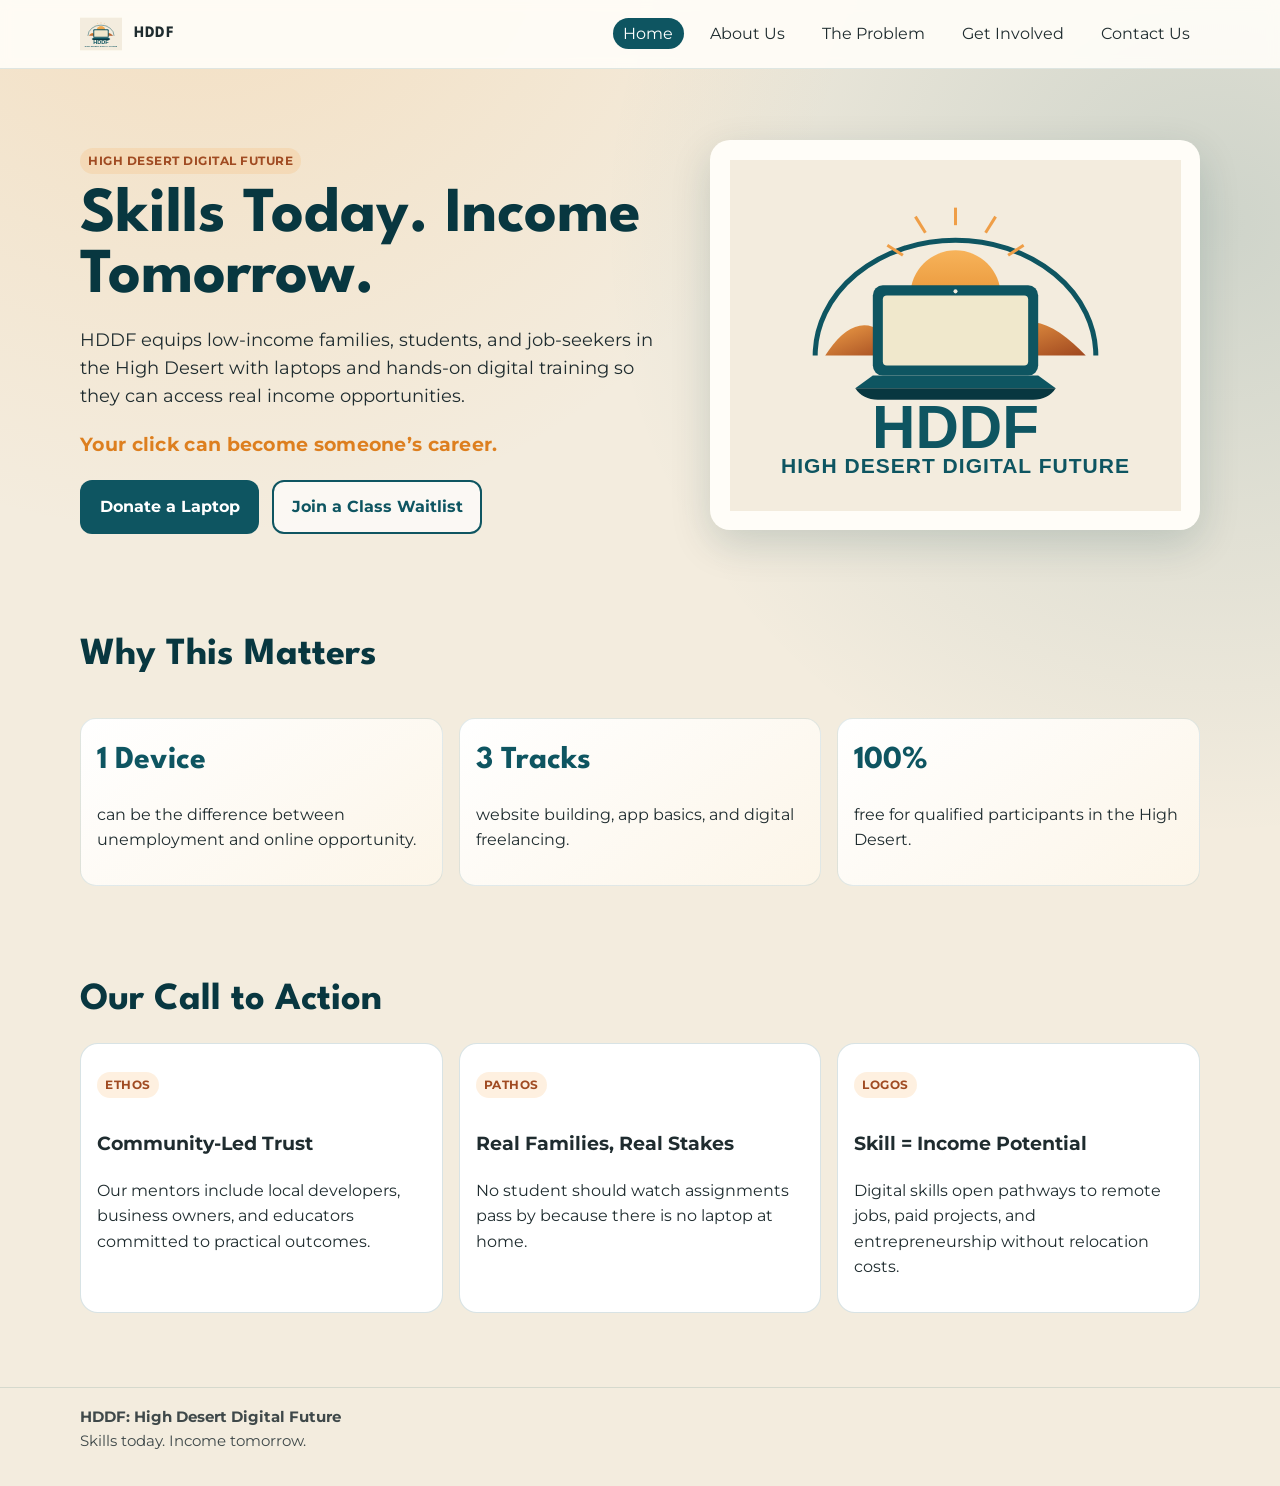
==== index.html @ 9c7b5a97 "Create HDDF 5-page nonprofit website" ====
<!doctype html>
<html lang="en">
<head>
  <meta charset="UTF-8" />
  <meta name="viewport" content="width=device-width, initial-scale=1.0" />
  <title>HDDF | High Desert Digital Future</title>
  <link rel="preconnect" href="https://fonts.googleapis.com" />
  <link rel="preconnect" href="https://fonts.gstatic.com" crossorigin />
  <link href="https://fonts.googleapis.com/css2?family=League+Spartan:wght@600;700;800&family=Montserrat:wght@400;600;700&display=swap" rel="stylesheet" />
  <link rel="stylesheet" href="assets/css/styles.css" />
</head>
<body>
  <header class="site-header">
    <div class="container nav-wrap">
      <a class="brand" href="index.html"><img src="assets/images/hddf-logo.svg" alt="HDDF logo" /><span>HDDF</span></a>
      <nav aria-label="Main navigation">
        <ul>
          <li><a class="active" href="index.html">Home</a></li>
          <li><a href="about.html">About Us</a></li>
          <li><a href="problem.html">The Problem</a></li>
          <li><a href="get-involved.html">Get Involved</a></li>
          <li><a href="contact.html">Contact Us</a></li>
        </ul>
      </nav>
    </div>
  </header>

  <main class="container">
    <section class="hero">
      <div>
        <p class="tag reveal">High Desert Digital Future</p>
        <h1 class="reveal delay-1">Skills Today. Income Tomorrow.</h1>
        <p class="lead reveal delay-2">HDDF equips low-income families, students, and job-seekers in the High Desert with laptops and hands-on digital training so they can access real income opportunities.</p>
        <p class="slogan reveal delay-3">Your click can become someone’s career.</p>
        <div class="cta-row reveal delay-3">
          <a class="button button-primary" href="get-involved.html">Donate a Laptop</a>
          <a class="button button-secondary" href="contact.html">Join a Class Waitlist</a>
        </div>
      </div>
      <div class="card reveal delay-2">
        <img src="assets/images/hddf-logo.svg" alt="HDDF brand logo" />
      </div>
    </section>

    <section class="section">
      <h2>Why This Matters</h2>
      <div class="stats-grid">
        <article class="stat">
          <h3>1 Device</h3>
          <p>can be the difference between unemployment and online opportunity.</p>
        </article>
        <article class="stat">
          <h3>3 Tracks</h3>
          <p>website building, app basics, and digital freelancing.</p>
        </article>
        <article class="stat">
          <h3>100%</h3>
          <p>free for qualified participants in the High Desert.</p>
        </article>
      </div>
    </section>

    <section class="section">
      <h2>Our Call to Action</h2>
      <div class="feature-grid">
        <article class="feature">
          <p class="tag">Ethos</p>
          <h3>Community-Led Trust</h3>
          <p>Our mentors include local developers, business owners, and educators committed to practical outcomes.</p>
        </article>
        <article class="feature">
          <p class="tag">Pathos</p>
          <h3>Real Families, Real Stakes</h3>
          <p>No student should watch assignments pass by because there is no laptop at home.</p>
        </article>
        <article class="feature">
          <p class="tag">Logos</p>
          <h3>Skill = Income Potential</h3>
          <p>Digital skills open pathways to remote jobs, paid projects, and entrepreneurship without relocation costs.</p>
        </article>
      </div>
    </section>
  </main>

  <footer>
    <div class="container">
      <strong>HDDF: High Desert Digital Future</strong><br />
      Skills today. Income tomorrow.
    </div>
  </footer>
</body>
</html>
---- assets/css/styles.css ----
:root {
  --sand: #f3ecde;
  --sun: #f4a340;
  --sun-deep: #dd7f1f;
  --teal: #0e5561;
  --teal-deep: #083740;
  --clay: #a04b22;
  --ink: #1f2c2f;
  --paper: #fffdf8;
  --shadow: 0 14px 40px rgba(8, 55, 64, 0.16);
}

* {
  box-sizing: border-box;
}

body {
  margin: 0;
  font-family: "Montserrat", "Segoe UI", sans-serif;
  color: var(--ink);
  background:
    radial-gradient(circle at 15% -10%, rgba(244, 163, 64, 0.2), transparent 35%),
    radial-gradient(circle at 95% 15%, rgba(14, 85, 97, 0.16), transparent 35%),
    var(--sand);
  line-height: 1.6;
}

a {
  color: inherit;
  text-decoration: none;
}

img {
  max-width: 100%;
  display: block;
}

.container {
  width: min(1120px, 92vw);
  margin: 0 auto;
}

.site-header {
  position: sticky;
  top: 0;
  z-index: 20;
  background: rgba(255, 253, 248, 0.92);
  border-bottom: 1px solid rgba(14, 85, 97, 0.13);
  backdrop-filter: blur(6px);
}

.nav-wrap {
  display: flex;
  align-items: center;
  justify-content: space-between;
  gap: 1rem;
  padding: 0.8rem 0;
}

.brand {
  display: flex;
  align-items: center;
  gap: 0.75rem;
  font-family: "League Spartan", sans-serif;
  font-weight: 700;
  letter-spacing: 0.5px;
}

.brand img {
  width: 42px;
  height: 42px;
}

nav ul {
  display: flex;
  list-style: none;
  padding: 0;
  margin: 0;
  gap: 1rem;
  flex-wrap: wrap;
}

nav a {
  padding: 0.35rem 0.65rem;
  border-radius: 999px;
  transition: background 0.2s ease, color 0.2s ease;
}

nav a:hover,
nav a.active {
  background: var(--teal);
  color: #fff;
}

.hero {
  display: grid;
  grid-template-columns: 1.1fr 0.9fr;
  gap: 2rem;
  align-items: center;
  padding: 4.2rem 0 3rem;
}

.hero h1 {
  font-family: "League Spartan", sans-serif;
  font-size: clamp(2.4rem, 5vw, 4.2rem);
  line-height: 0.95;
  color: var(--teal-deep);
  margin: 0;
}

.slogan {
  font-weight: 700;
  color: var(--sun-deep);
  font-size: 1.2rem;
  letter-spacing: 0.3px;
}

.lead {
  font-size: 1.1rem;
  max-width: 58ch;
}

.cta-row {
  margin-top: 1.25rem;
  display: flex;
  flex-wrap: wrap;
  gap: 0.8rem;
}

.button {
  display: inline-flex;
  align-items: center;
  justify-content: center;
  padding: 0.78rem 1.1rem;
  border-radius: 12px;
  font-weight: 700;
  border: 2px solid transparent;
  transition: transform 0.2s ease, box-shadow 0.2s ease, background 0.2s ease;
}

.button:hover {
  transform: translateY(-2px);
  box-shadow: var(--shadow);
}

.button-primary {
  background: var(--teal);
  color: #fff;
}

.button-secondary {
  border-color: var(--teal);
  color: var(--teal);
  background: rgba(255, 255, 255, 0.65);
}

.card {
  background: var(--paper);
  border-radius: 20px;
  box-shadow: var(--shadow);
  padding: 1.2rem;
}

.stats-grid,
.feature-grid,
.columns {
  display: grid;
  gap: 1rem;
}

.stats-grid {
  grid-template-columns: repeat(3, minmax(0, 1fr));
  margin: 2rem 0 0;
}

.stat {
  padding: 1rem;
  border-radius: 16px;
  background: linear-gradient(145deg, #fff, #fcf5e8);
  border: 1px solid rgba(14, 85, 97, 0.12);
}

.stat h3 {
  margin: 0;
  font-family: "League Spartan", sans-serif;
  font-size: 2rem;
  color: var(--teal);
}

.section {
  padding: 2.6rem 0;
}

.section h2 {
  font-family: "League Spartan", sans-serif;
  color: var(--teal-deep);
  font-size: clamp(1.8rem, 3vw, 2.6rem);
  margin: 0 0 0.75rem;
}

.feature-grid {
  grid-template-columns: repeat(3, minmax(0, 1fr));
}

.feature {
  background: #fff;
  border: 1px solid rgba(14, 85, 97, 0.16);
  border-radius: 18px;
  padding: 1rem;
}

.tag {
  display: inline-block;
  font-weight: 700;
  font-size: 0.78rem;
  text-transform: uppercase;
  letter-spacing: 0.5px;
  background: rgba(244, 163, 64, 0.16);
  color: var(--clay);
  padding: 0.18rem 0.5rem;
  border-radius: 999px;
}

.columns {
  grid-template-columns: repeat(2, minmax(0, 1fr));
}

.event-list,
.clean-list {
  list-style: none;
  padding: 0;
  margin: 0;
}

.event-list li,
.clean-list li {
  background: #fff;
  border-left: 5px solid var(--sun);
  padding: 0.65rem 0.8rem;
  margin-bottom: 0.7rem;
  border-radius: 10px;
}

.contact-grid {
  display: grid;
  grid-template-columns: 1fr 1.1fr;
  gap: 1.2rem;
}

form {
  display: grid;
  gap: 0.75rem;
}

label {
  font-weight: 600;
}

input,
textarea {
  width: 100%;
  border: 1px solid rgba(14, 85, 97, 0.24);
  border-radius: 10px;
  padding: 0.72rem;
  font: inherit;
  background: #fff;
}

textarea {
  min-height: 140px;
  resize: vertical;
}

footer {
  margin-top: 2rem;
  border-top: 1px solid rgba(14, 85, 97, 0.13);
  padding: 1.1rem 0 2rem;
  color: rgba(31, 44, 47, 0.85);
  font-size: 0.95rem;
}

.reveal {
  opacity: 0;
  transform: translateY(18px);
  animation: rise 0.6s ease forwards;
}

.reveal.delay-1 { animation-delay: 0.08s; }
.reveal.delay-2 { animation-delay: 0.16s; }
.reveal.delay-3 { animation-delay: 0.24s; }

@keyframes rise {
  to {
    opacity: 1;
    transform: translateY(0);
  }
}

@media (max-width: 930px) {
  .hero,
  .contact-grid,
  .columns {
    grid-template-columns: 1fr;
  }

  .feature-grid,
  .stats-grid {
    grid-template-columns: 1fr 1fr;
  }
}

@media (max-width: 640px) {
  .feature-grid,
  .stats-grid {
    grid-template-columns: 1fr;
  }

  .hero {
    padding-top: 3rem;
  }
}
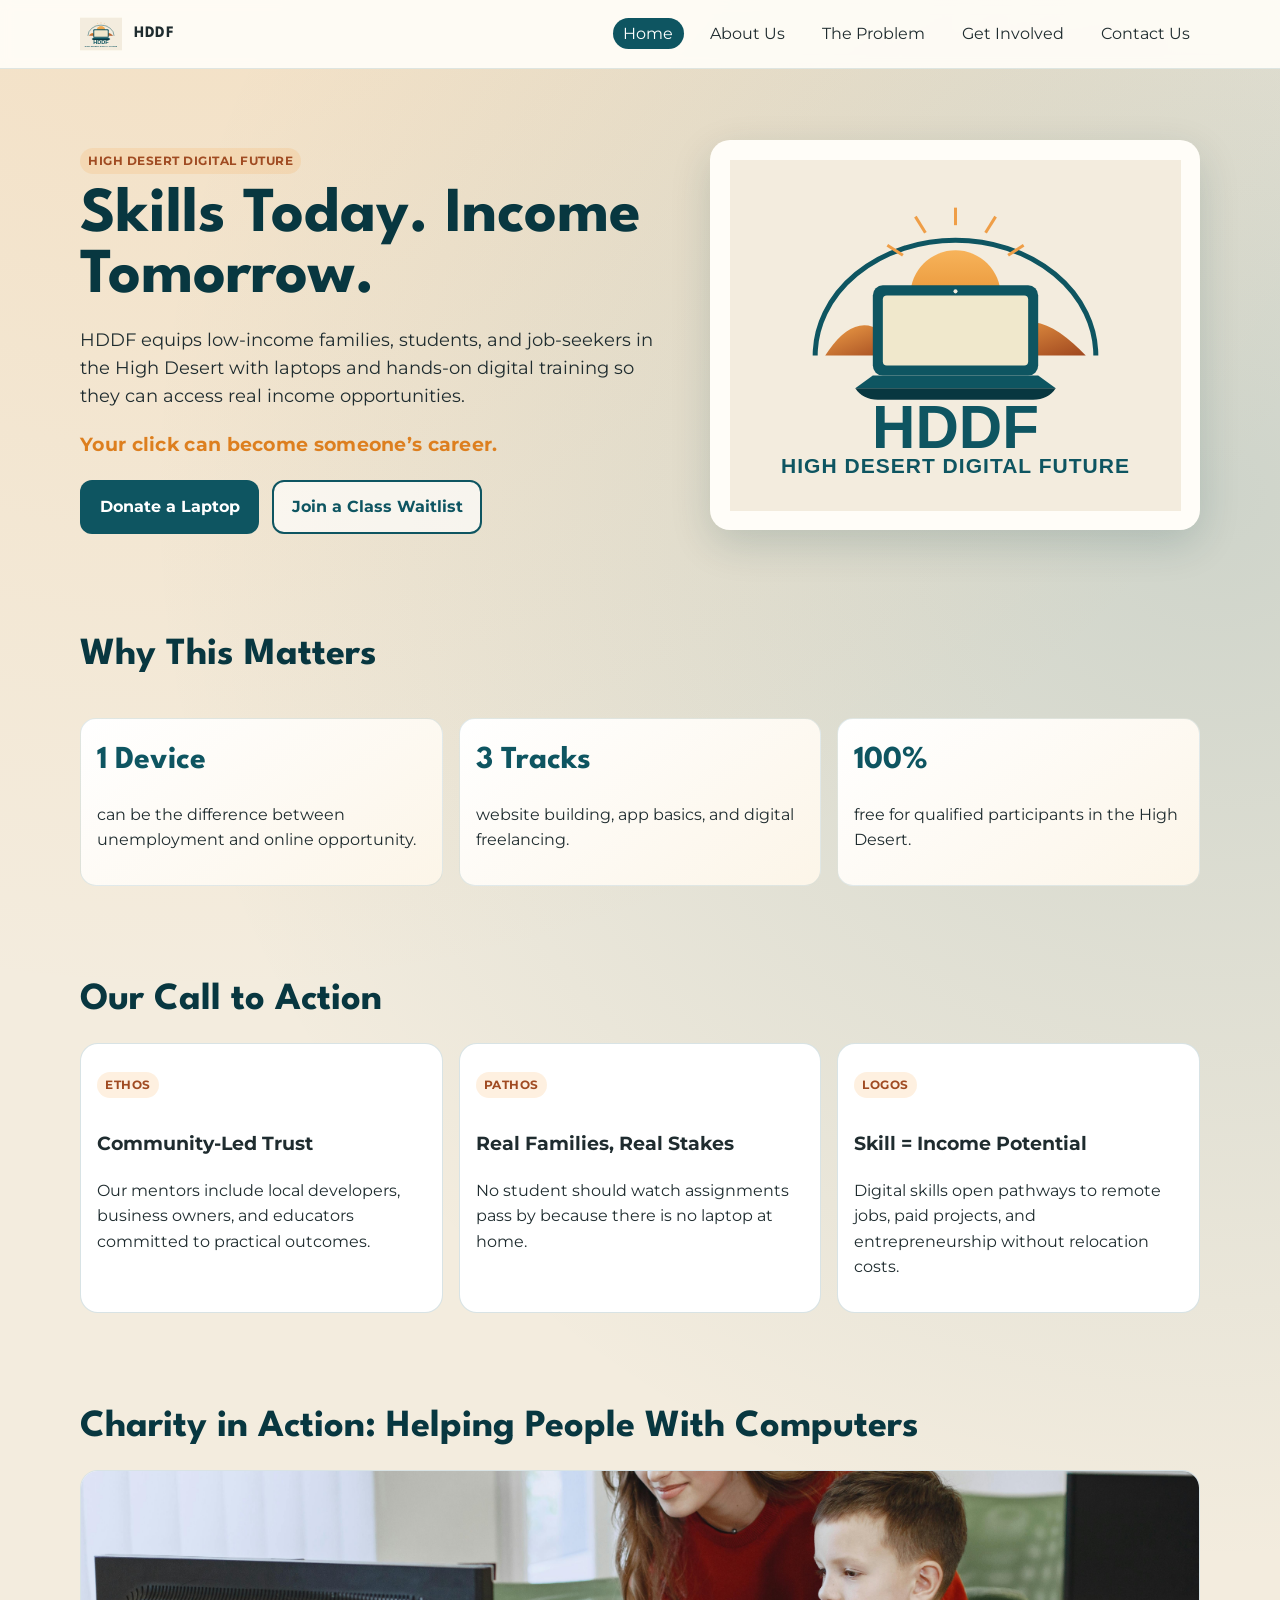
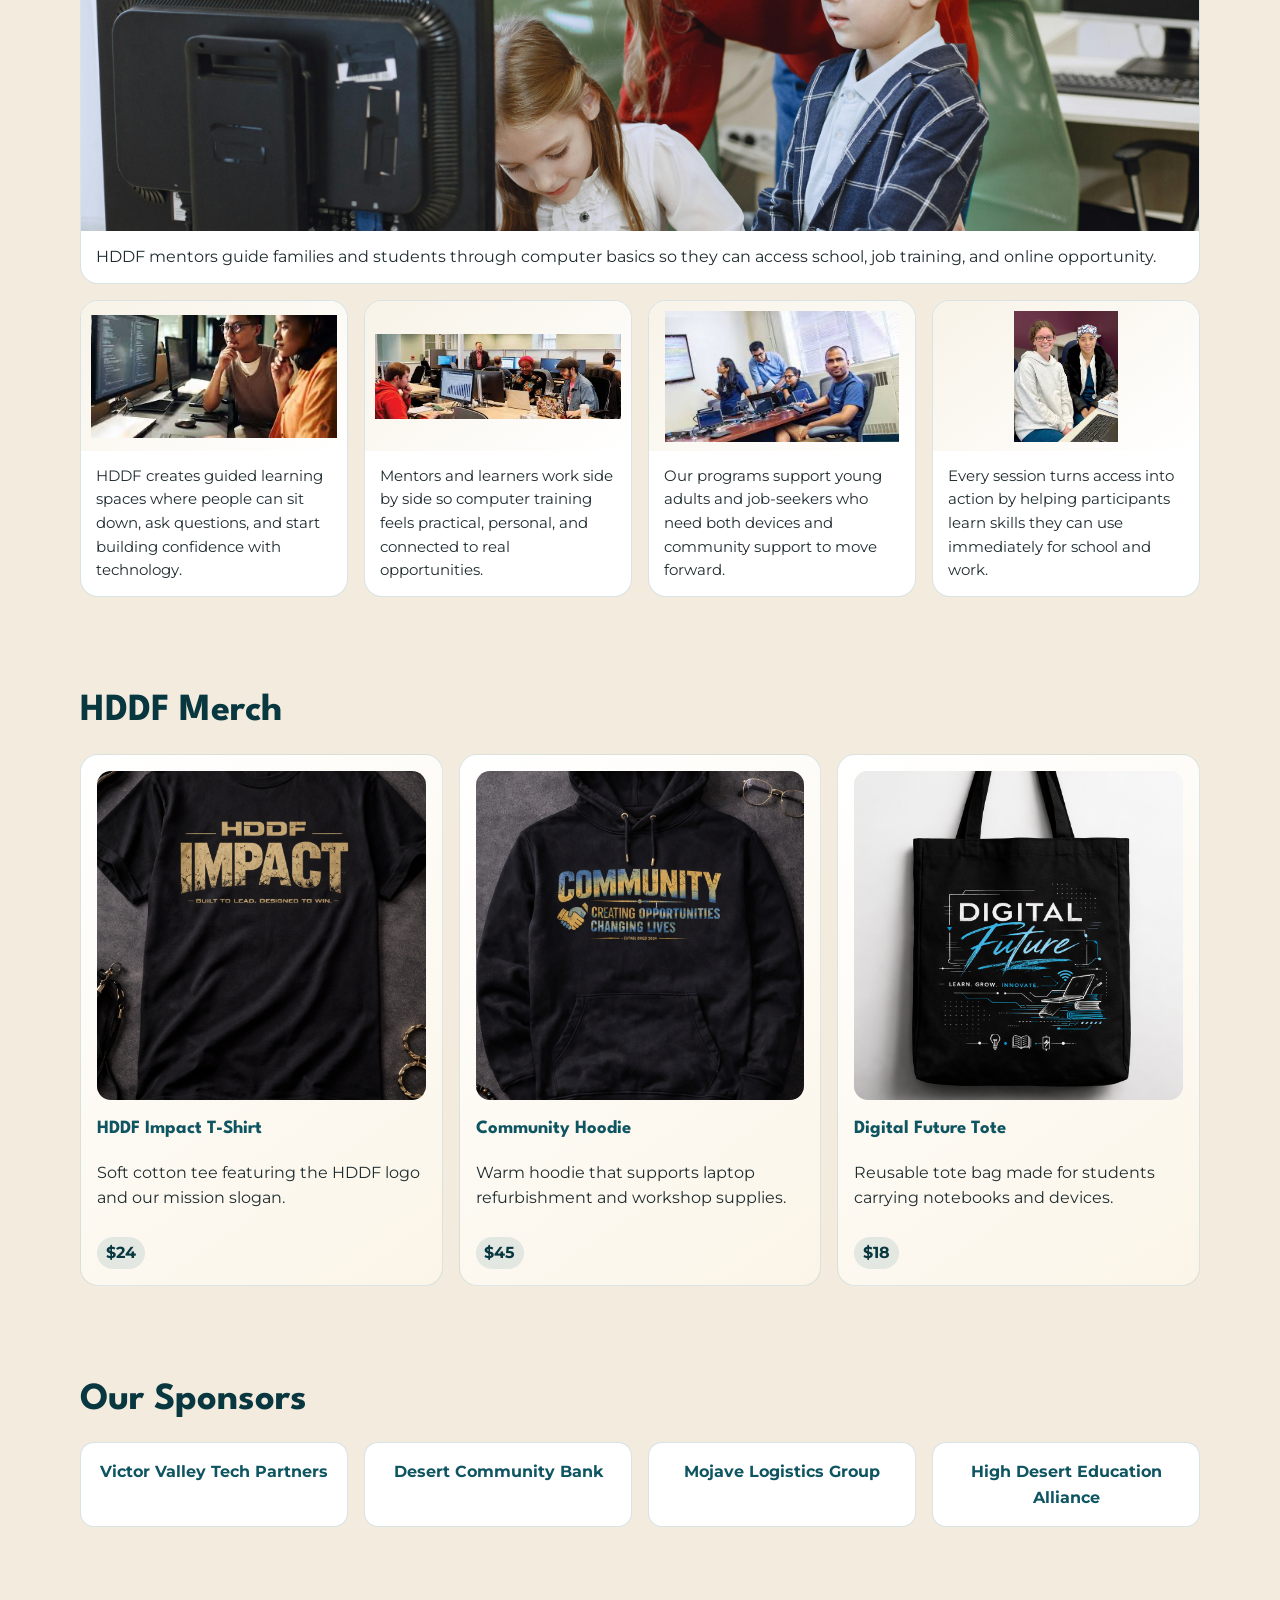
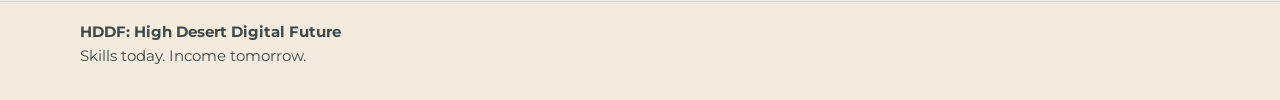
==== commit 82f389c8: "Update charity site with impact photos, merch, and sponsors" ====
--- a/index.html
+++ b/index.html
@@ -80,6 +80,66 @@
         </article>
       </div>
     </section>
+
+    <section class="section">
+      <h2>Charity in Action: Helping People With Computers</h2>
+      <article class="impact-shot impact-featured">
+        <img src="assets/images/helping-students-1.jpg" alt="HDDF mentor helping a student and family use a computer" />
+        <p>HDDF mentors guide families and students through computer basics so they can access school, job training, and online opportunity.</p>
+      </article>
+      <div class="impact-gallery impact-gallery-compact">
+        <article class="impact-shot impact-shot-compact">
+          <img src="assets/images/download.png" alt="HDDF participants learning together at desktop computers" />
+          <p>HDDF creates guided learning spaces where people can sit down, ask questions, and start building confidence with technology.</p>
+        </article>
+        <article class="impact-shot impact-shot-compact">
+          <img src="assets/images/download-1.png" alt="Students working together on computers during a digital skills session" />
+          <p>Mentors and learners work side by side so computer training feels practical, personal, and connected to real opportunities.</p>
+        </article>
+        <article class="impact-shot impact-shot-compact">
+          <img src="assets/images/download-2.png" alt="Adults collaborating in a computer lab with laptops and desktop screens" />
+          <p>Our programs support young adults and job-seekers who need both devices and community support to move forward.</p>
+        </article>
+        <article class="impact-shot impact-shot-compact">
+          <img src="assets/images/download-3.png" alt="Community members seated beside a computer during a training session" />
+          <p>Every session turns access into action by helping participants learn skills they can use immediately for school and work.</p>
+        </article>
+      </div>
+    </section>
+
+    <section class="section">
+      <h2>HDDF Merch</h2>
+      <div class="merch-grid">
+        <article class="merch-item">
+          <img src="assets/images/download-4.png" alt="HDDF Impact T-Shirt merch item" />
+          <h3>HDDF Impact T-Shirt</h3>
+          <p>Soft cotton tee featuring the HDDF logo and our mission slogan.</p>
+          <span class="price">$24</span>
+        </article>
+        <article class="merch-item">
+          <img src="assets/images/download-5.png" alt="Community hoodie merch item" />
+          <h3>Community Hoodie</h3>
+          <p>Warm hoodie that supports laptop refurbishment and workshop supplies.</p>
+          <span class="price">$45</span>
+        </article>
+        <article class="merch-item">
+          <img src="assets/images/download-6.png" alt="Digital Future tote bag merch item" />
+          <h3>Digital Future Tote</h3>
+          <p>Reusable tote bag made for students carrying notebooks and devices.</p>
+          <span class="price">$18</span>
+        </article>
+      </div>
+    </section>
+
+    <section class="section">
+      <h2>Our Sponsors</h2>
+      <div class="sponsor-grid">
+        <article class="sponsor">Victor Valley Tech Partners</article>
+        <article class="sponsor">Desert Community Bank</article>
+        <article class="sponsor">Mojave Logistics Group</article>
+        <article class="sponsor">High Desert Education Alliance</article>
+      </div>
+    </section>
   </main>
 
   <footer>
--- a/assets/css/styles.css
+++ b/assets/css/styles.css
@@ -319,3 +319,119 @@
     padding-top: 3rem;
   }
 }
+
+.impact-gallery,
+.merch-grid,
+.sponsor-grid {
+  display: grid;
+  gap: 1rem;
+}
+
+.impact-gallery {
+  grid-template-columns: repeat(2, minmax(0, 1fr));
+}
+
+.impact-gallery-three {
+  grid-template-columns: repeat(3, minmax(0, 1fr));
+}
+
+.impact-gallery-compact {
+  grid-template-columns: repeat(4, minmax(0, 1fr));
+  margin-top: 1rem;
+}
+
+.impact-shot {
+  background: #fff;
+  border: 1px solid rgba(14, 85, 97, 0.16);
+  border-radius: 18px;
+  overflow: hidden;
+}
+
+.impact-shot img {
+  width: 100%;
+  height: 240px;
+  object-fit: cover;
+}
+
+.impact-featured img {
+  height: 360px;
+}
+
+.impact-shot-compact img {
+  height: 150px;
+  object-fit: contain;
+  background: linear-gradient(145deg, #f8f3e8, #ffffff);
+  padding: 0.6rem;
+}
+
+.impact-shot-compact p {
+  font-size: 0.92rem;
+}
+
+.impact-shot p {
+  margin: 0;
+  padding: 0.85rem 0.95rem;
+}
+
+.merch-grid {
+  grid-template-columns: repeat(3, minmax(0, 1fr));
+}
+
+.merch-item {
+  background: linear-gradient(145deg, #fff, #fbf5e8);
+  border: 1px solid rgba(14, 85, 97, 0.14);
+  border-radius: 18px;
+  padding: 1rem;
+}
+
+.merch-item img {
+  width: 100%;
+  aspect-ratio: 1 / 1;
+  object-fit: cover;
+  border-radius: 14px;
+  margin-bottom: 0.9rem;
+  background: #f5f1e8;
+}
+
+.merch-item h3 {
+  margin: 0 0 0.35rem;
+  font-family: "League Spartan", sans-serif;
+  color: var(--teal);
+}
+
+.price {
+  display: inline-block;
+  margin-top: 0.6rem;
+  background: rgba(14, 85, 97, 0.1);
+  color: var(--teal-deep);
+  padding: 0.2rem 0.55rem;
+  border-radius: 999px;
+  font-weight: 700;
+}
+
+.sponsor-grid {
+  grid-template-columns: repeat(4, minmax(0, 1fr));
+}
+
+.sponsor {
+  background: #fff;
+  border: 1px solid rgba(14, 85, 97, 0.16);
+  border-radius: 14px;
+  padding: 1rem;
+  text-align: center;
+  font-weight: 700;
+  color: var(--teal);
+}
+
+@media (max-width: 930px) {
+  .impact-gallery,
+  .impact-gallery-three,
+  .impact-gallery-compact,
+  .merch-grid {
+    grid-template-columns: 1fr;
+  }
+
+  .sponsor-grid {
+    grid-template-columns: 1fr 1fr;
+  }
+}
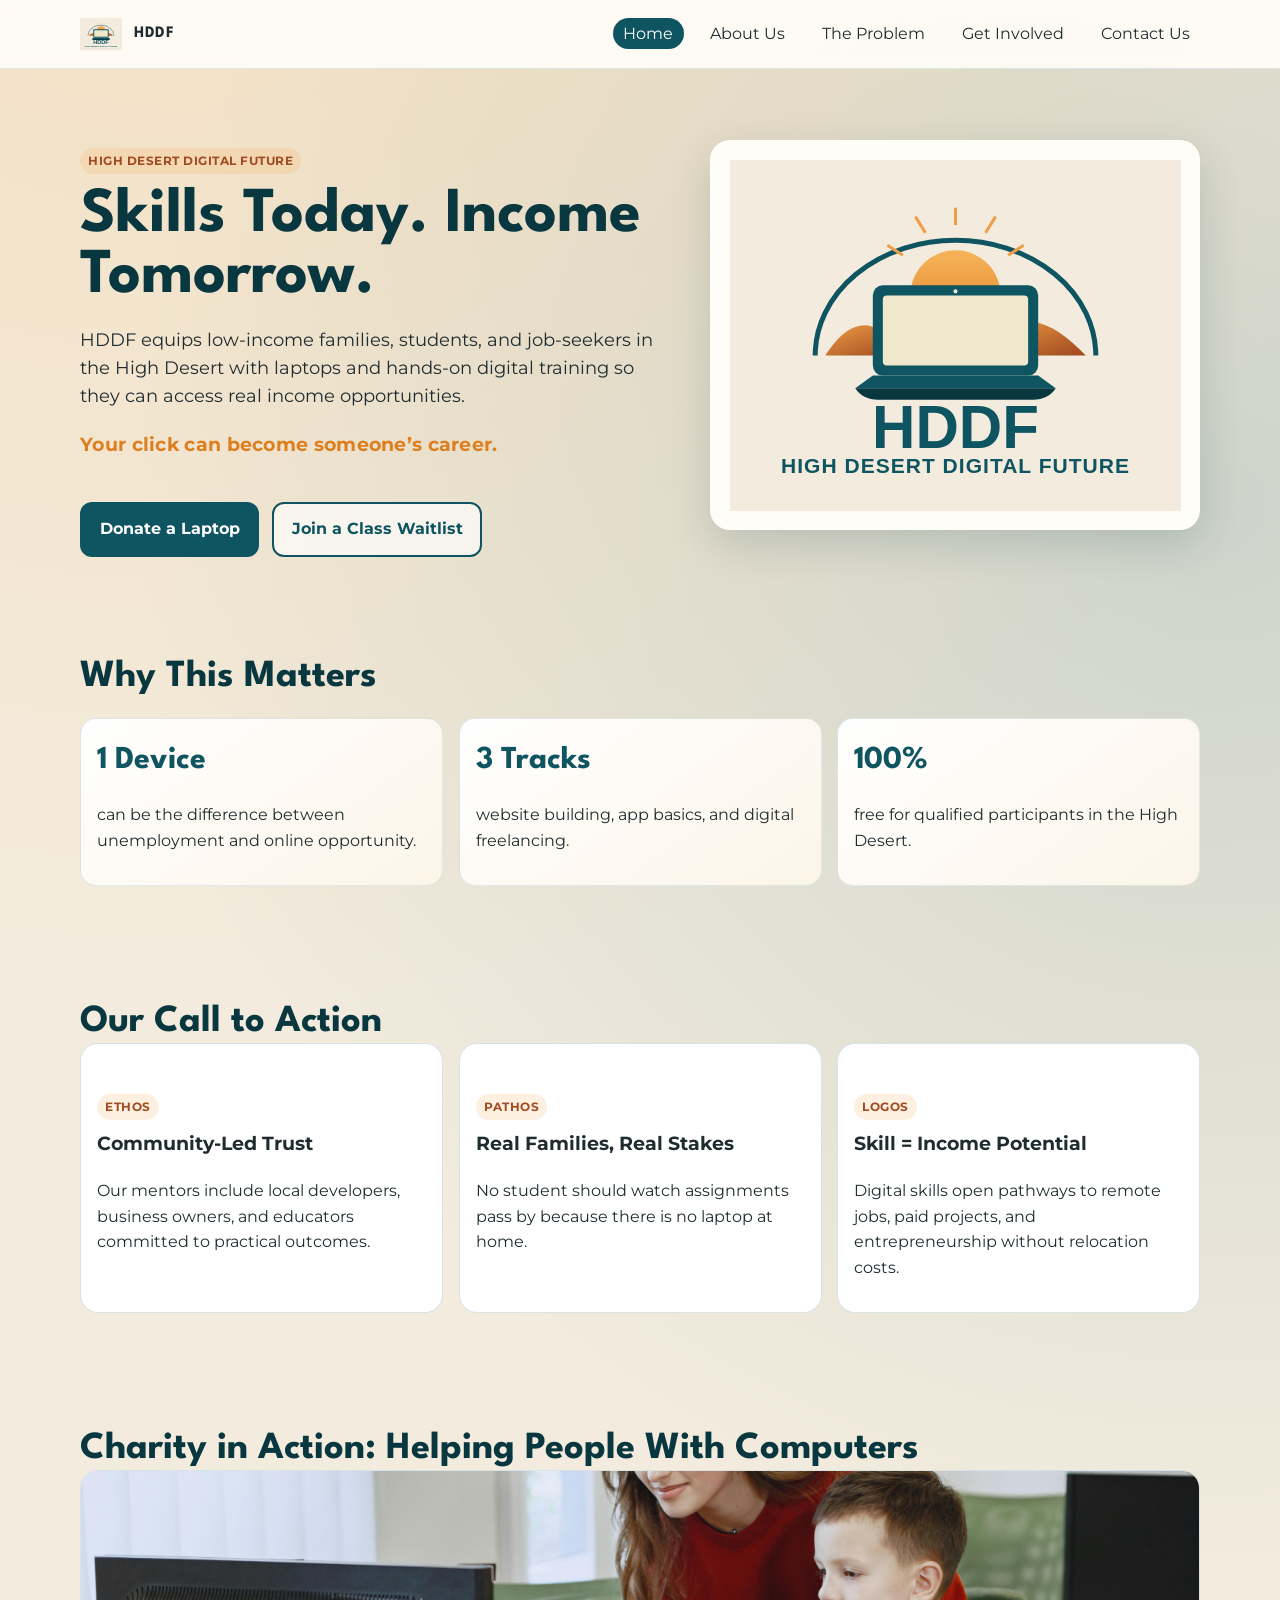
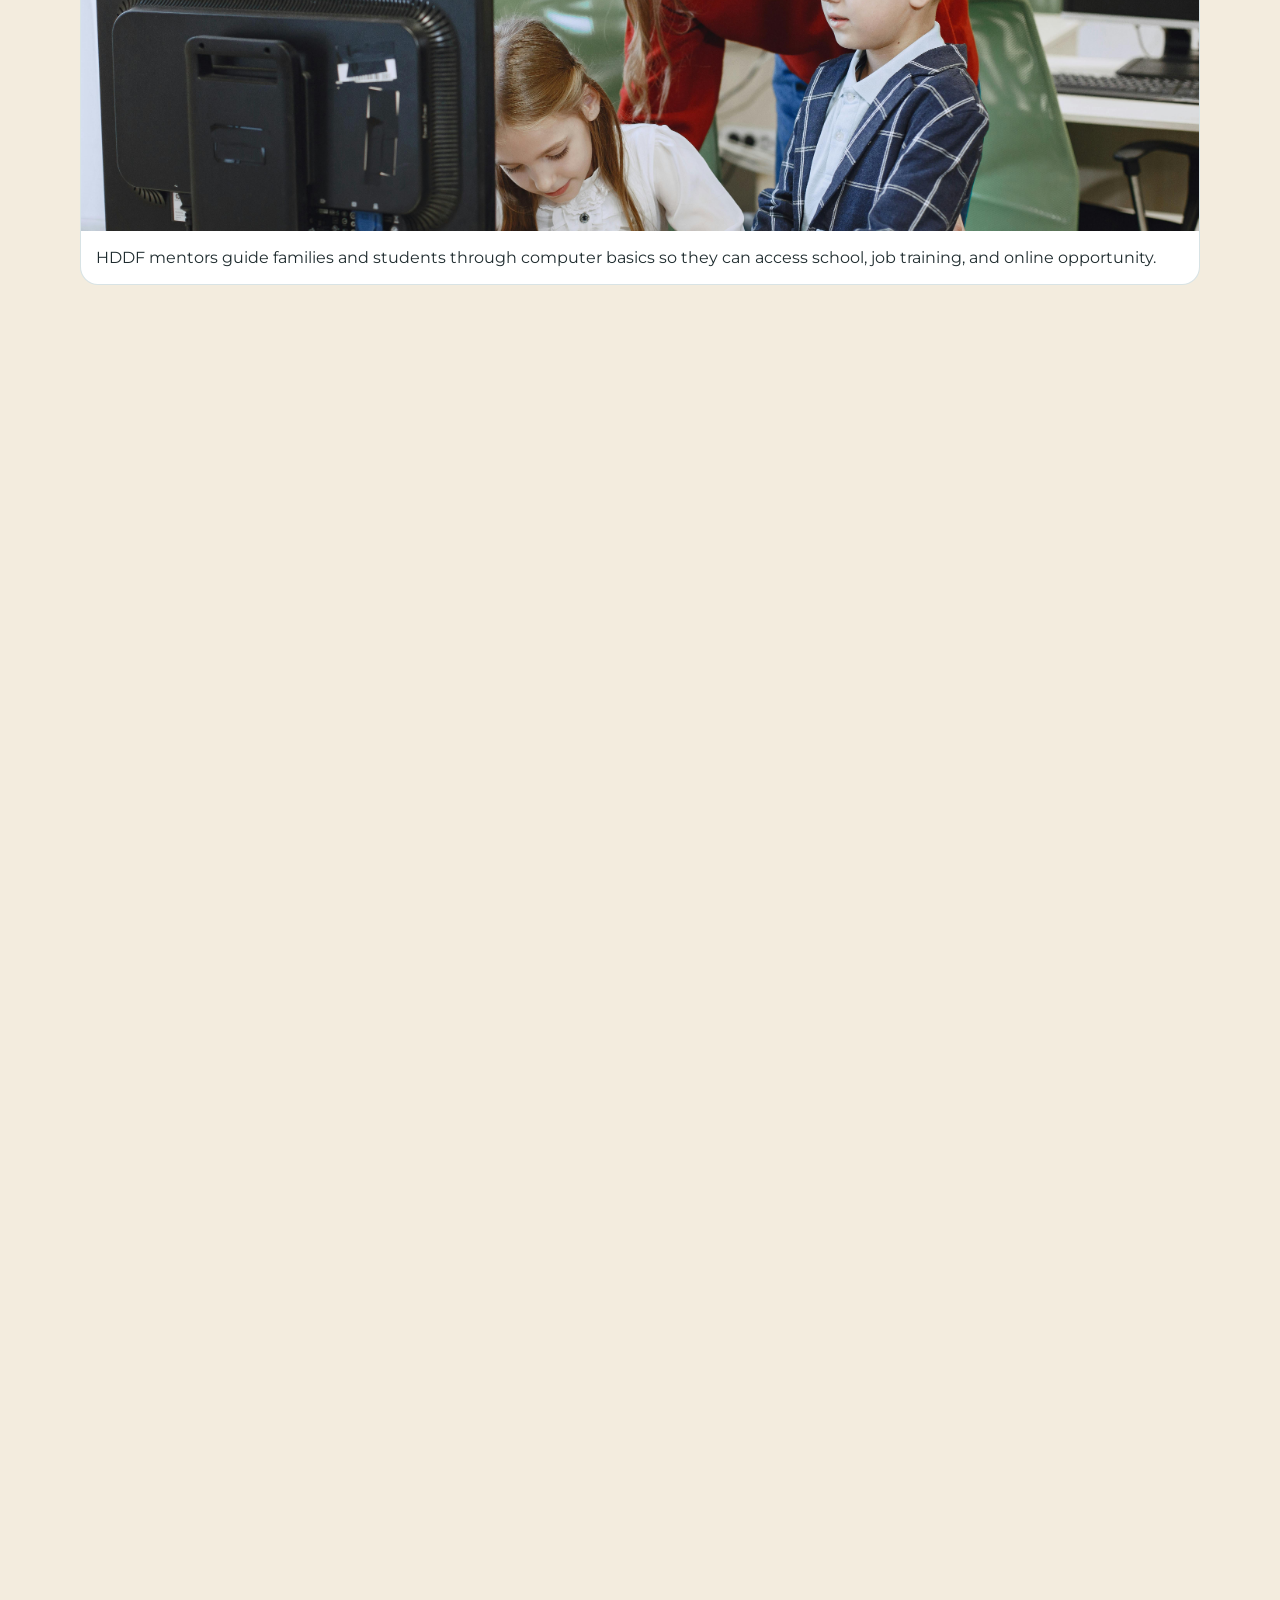
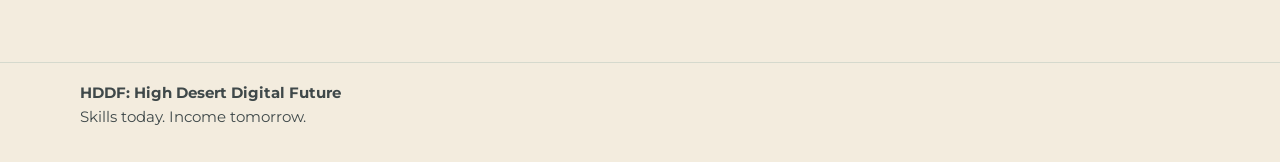
==== commit a2040742: "Enhance charity website with animations, photos, and merch" ====
--- a/index.html
+++ b/index.html
@@ -148,5 +148,6 @@
       Skills today. Income tomorrow.
     </div>
   </footer>
+  <script src="assets/js/scroll-reveal.js"></script>
 </body>
 </html>
--- a/assets/css/styles.css
+++ b/assets/css/styles.css
@@ -296,6 +296,47 @@
   }
 }
 
+.scroll-reveal {
+  opacity: 0;
+  transform: translateY(30px);
+  filter: blur(4px);
+  transition:
+    opacity 0.7s ease,
+    transform 0.7s ease,
+    filter 0.7s ease;
+  transition-delay: var(--reveal-delay, 0ms);
+  will-change: opacity, transform, filter;
+}
+
+.scroll-reveal.is-visible {
+  opacity: 1;
+  transform: translateY(0);
+  filter: blur(0);
+}
+
+.scroll-reveal.text-rise {
+  transform: translateY(22px);
+}
+
+.scroll-reveal.card-rise {
+  transform: translateY(34px) scale(0.985);
+}
+
+.scroll-reveal.card-rise.is-visible {
+  transform: translateY(0) scale(1);
+}
+
+@media (prefers-reduced-motion: reduce) {
+  .reveal,
+  .scroll-reveal {
+    animation: none;
+    transition: none;
+    opacity: 1;
+    transform: none;
+    filter: none;
+  }
+}
+
 @media (max-width: 930px) {
   .hero,
   .contact-grid,
@@ -358,10 +399,10 @@
 }
 
 .impact-shot-compact img {
-  height: 150px;
+  height: 180px;
   object-fit: contain;
   background: linear-gradient(145deg, #f8f3e8, #ffffff);
-  padding: 0.6rem;
+  padding: 0.75rem;
 }
 
 .impact-shot-compact p {
@@ -386,11 +427,12 @@
 
 .merch-item img {
   width: 100%;
-  aspect-ratio: 1 / 1;
-  object-fit: cover;
+  height: 360px;
+  object-fit: contain;
   border-radius: 14px;
   margin-bottom: 0.9rem;
-  background: #f5f1e8;
+  background: linear-gradient(145deg, #f5f1e8, #ffffff);
+  padding: 0.6rem;
 }
 
 .merch-item h3 {
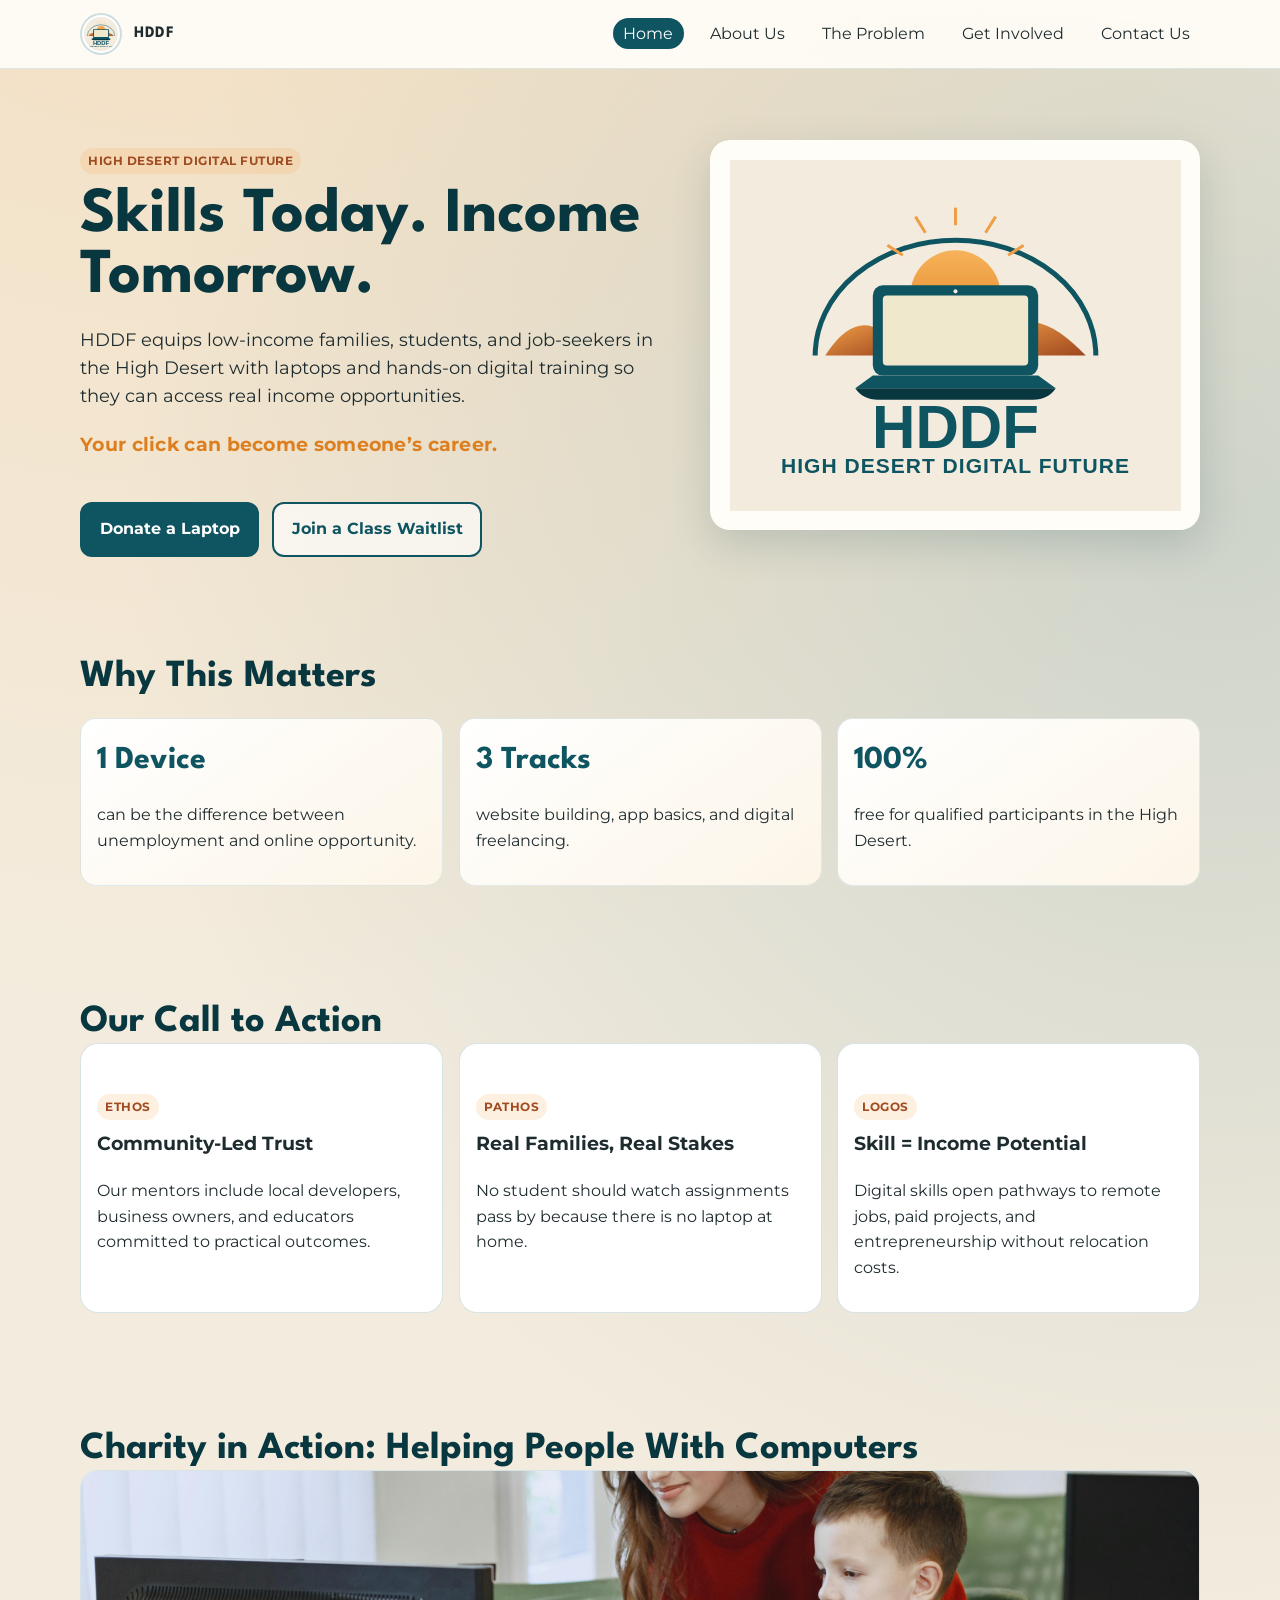
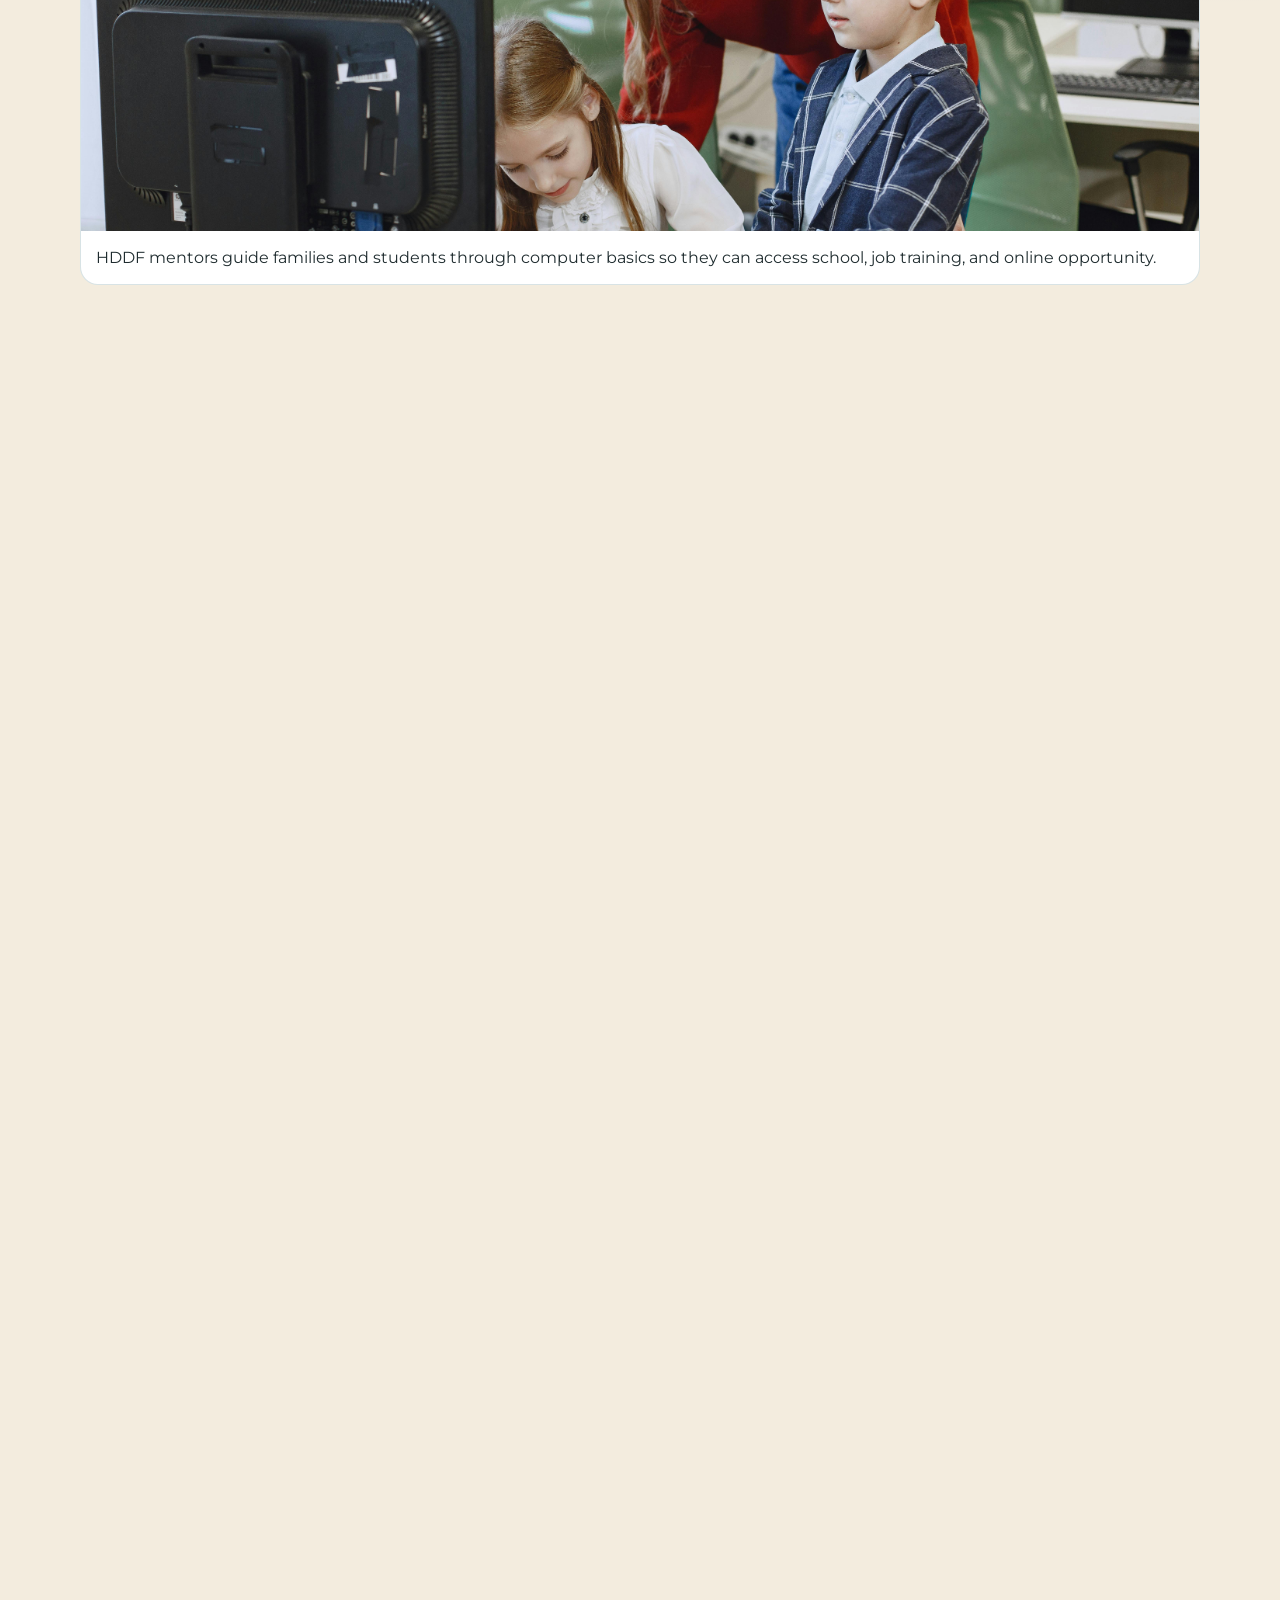
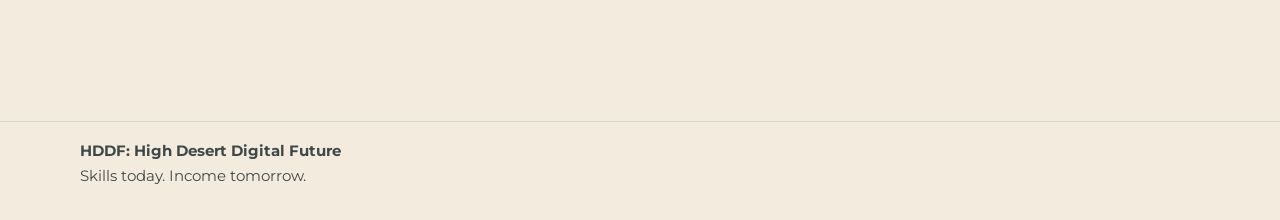
==== commit 2f6b998d: "Polish charity site UI, add donation billing flow, and update branding" ====
--- a/index.html
+++ b/index.html
@@ -4,6 +4,7 @@
   <meta charset="UTF-8" />
   <meta name="viewport" content="width=device-width, initial-scale=1.0" />
   <title>HDDF | High Desert Digital Future</title>
+  <link rel="icon" type="image/svg+xml" href="assets/images/hddf-logo-circle.svg" />
   <link rel="preconnect" href="https://fonts.googleapis.com" />
   <link rel="preconnect" href="https://fonts.gstatic.com" crossorigin />
   <link href="https://fonts.googleapis.com/css2?family=League+Spartan:wght@600;700;800&family=Montserrat:wght@400;600;700&display=swap" rel="stylesheet" />
@@ -115,18 +116,21 @@
           <h3>HDDF Impact T-Shirt</h3>
           <p>Soft cotton tee featuring the HDDF logo and our mission slogan.</p>
           <span class="price">$24</span>
+          <button class="button button-primary merch-buy" type="button" data-product="HDDF Impact T-Shirt" data-price="$24">Buy Now</button>
         </article>
         <article class="merch-item">
           <img src="assets/images/download-5.png" alt="Community hoodie merch item" />
           <h3>Community Hoodie</h3>
           <p>Warm hoodie that supports laptop refurbishment and workshop supplies.</p>
           <span class="price">$45</span>
+          <button class="button button-primary merch-buy" type="button" data-product="Community Hoodie" data-price="$45">Buy Now</button>
         </article>
         <article class="merch-item">
           <img src="assets/images/download-6.png" alt="Digital Future tote bag merch item" />
           <h3>Digital Future Tote</h3>
           <p>Reusable tote bag made for students carrying notebooks and devices.</p>
           <span class="price">$18</span>
+          <button class="button button-primary merch-buy" type="button" data-product="Digital Future Tote" data-price="$18">Buy Now</button>
         </article>
       </div>
     </section>
@@ -148,6 +152,43 @@
       Skills today. Income tomorrow.
     </div>
   </footer>
+  <div class="checkout-overlay" id="checkout-overlay" hidden>
+    <section class="checkout-modal" role="dialog" aria-modal="true" aria-labelledby="checkout-title">
+      <button class="checkout-close" id="checkout-close" type="button" aria-label="Close checkout">×</button>
+      <p class="tag">Secure Checkout</p>
+      <h2 id="checkout-title">Complete Your Purchase</h2>
+      <p class="checkout-item">Item: <strong id="checkout-product">HDDF Impact T-Shirt</strong> <span id="checkout-price">$24</span></p>
+      <form id="checkout-form" class="checkout-form">
+        <label for="checkout-name">Cardholder Name</label>
+        <input id="checkout-name" name="name" type="text" placeholder="Full Name" required />
+
+        <label for="checkout-email">Email</label>
+        <input id="checkout-email" name="email" type="email" placeholder="you@example.com" required />
+
+        <label for="checkout-card">Card Number</label>
+        <input id="checkout-card" name="card" type="text" inputmode="numeric" placeholder="1234 5678 9012 3456" maxlength="19" required />
+
+        <div class="checkout-row">
+          <div>
+            <label for="checkout-exp">Expiry</label>
+            <input id="checkout-exp" name="exp" type="text" placeholder="MM/YY" maxlength="5" required />
+          </div>
+          <div>
+            <label for="checkout-cvc">CVC</label>
+            <input id="checkout-cvc" name="cvc" type="text" inputmode="numeric" placeholder="123" maxlength="4" required />
+          </div>
+          <div>
+            <label for="checkout-zip">ZIP</label>
+            <input id="checkout-zip" name="zip" type="text" inputmode="numeric" placeholder="92392" maxlength="10" required />
+          </div>
+        </div>
+
+        <button class="button button-primary" type="submit">Pay Now</button>
+        <p class="checkout-note">Demo payment wall only. Connect Stripe or another gateway before taking real payments.</p>
+      </form>
+    </section>
+  </div>
   <script src="assets/js/scroll-reveal.js"></script>
+  <script src="assets/js/merch-checkout.js"></script>
 </body>
 </html>
--- a/assets/css/styles.css
+++ b/assets/css/styles.css
@@ -69,6 +69,11 @@
 .brand img {
   width: 42px;
   height: 42px;
+  border-radius: 50%;
+  object-fit: cover;
+  border: 2px solid rgba(14, 85, 97, 0.2);
+  background: #fff;
+  padding: 2px;
 }
 
 nav ul {
@@ -241,10 +246,115 @@
   border-radius: 10px;
 }
 
+.upcoming-grid {
+  display: grid;
+  grid-template-columns: repeat(2, minmax(0, 1fr));
+  gap: 1rem;
+}
+
+.upcoming-card {
+  background: #fff;
+  border: 1px solid rgba(14, 85, 97, 0.16);
+  border-radius: 18px;
+  overflow: hidden;
+  box-shadow: var(--shadow);
+  transition: transform 0.25s ease, box-shadow 0.25s ease, border-color 0.25s ease;
+}
+
+.upcoming-card:hover {
+  transform: translateY(-3px);
+  border-color: rgba(14, 85, 97, 0.32);
+  box-shadow: 0 20px 36px rgba(8, 55, 64, 0.18);
+}
+
+.upcoming-card img {
+  width: 100%;
+  height: 210px;
+  object-fit: contain;
+  background: linear-gradient(145deg, #eef6f6, #fff);
+}
+
+.upcoming-copy {
+  padding: 0.9rem 0.95rem 1rem;
+}
+
+.upcoming-copy h3 {
+  margin: 0.15rem 0 0.45rem;
+  font-family: "League Spartan", sans-serif;
+  font-size: 1.55rem;
+  color: var(--teal);
+}
+
+.upcoming-copy p {
+  margin: 0 0 0.6rem;
+}
+
+.upcoming-meta {
+  font-size: 0.93rem;
+  color: rgba(31, 44, 47, 0.9);
+}
+
 .contact-grid {
   display: grid;
   grid-template-columns: 1fr 1.1fr;
   gap: 1.2rem;
+}
+
+.donation-tabs {
+  display: flex;
+  flex-wrap: wrap;
+  gap: 0.45rem;
+  margin-bottom: 0.85rem;
+}
+
+.donation-tab {
+  border: 1px solid rgba(14, 85, 97, 0.24);
+  background: #fff;
+  color: var(--teal);
+  border-radius: 999px;
+  padding: 0.5rem 0.75rem;
+  font: inherit;
+  font-weight: 700;
+  cursor: pointer;
+  transition: background 0.22s ease, color 0.22s ease, border-color 0.22s ease, transform 0.22s ease;
+}
+
+.donation-tab:hover {
+  transform: translateY(-1px);
+  border-color: rgba(14, 85, 97, 0.4);
+}
+
+.donation-tab.active {
+  background: var(--teal);
+  color: #fff;
+  border-color: var(--teal);
+}
+
+.donation-panel {
+  border: 1px solid rgba(14, 85, 97, 0.16);
+  border-radius: 14px;
+  background: #fff;
+  padding: 0.8rem;
+  box-shadow: 0 8px 20px rgba(8, 55, 64, 0.08);
+}
+
+.donation-panel.active {
+  border-color: rgba(14, 85, 97, 0.32);
+}
+
+.donation-panel + .donation-panel {
+  margin-top: 0.7rem;
+}
+
+.donation-amounts {
+  display: flex;
+  flex-wrap: wrap;
+  gap: 0.55rem;
+}
+
+.donation-custom-form {
+  display: grid;
+  gap: 0.7rem;
 }
 
 form {
@@ -348,6 +458,10 @@
   .stats-grid {
     grid-template-columns: 1fr 1fr;
   }
+
+  .upcoming-grid {
+    grid-template-columns: 1fr;
+  }
 }
 
 @media (max-width: 640px) {
@@ -423,6 +537,24 @@
   border: 1px solid rgba(14, 85, 97, 0.14);
   border-radius: 18px;
   padding: 1rem;
+  position: relative;
+  overflow: hidden;
+  transition: transform 0.24s ease, box-shadow 0.24s ease;
+}
+
+.merch-item::before {
+  content: "";
+  position: absolute;
+  inset: -80px -120px auto auto;
+  width: 220px;
+  height: 220px;
+  background: radial-gradient(circle, rgba(244, 163, 64, 0.22), transparent 68%);
+  pointer-events: none;
+}
+
+.merch-item:hover {
+  transform: translateY(-4px);
+  box-shadow: 0 18px 34px rgba(8, 55, 64, 0.2);
 }
 
 .merch-item img {
@@ -441,6 +573,11 @@
   color: var(--teal);
 }
 
+.merch-item .button {
+  margin-top: 0.9rem;
+  width: 100%;
+}
+
 .price {
   display: inline-block;
   margin-top: 0.6rem;
@@ -465,6 +602,74 @@
   color: var(--teal);
 }
 
+.checkout-overlay {
+  position: fixed;
+  inset: 0;
+  background: rgba(7, 22, 26, 0.62);
+  backdrop-filter: blur(4px);
+  display: grid;
+  place-items: center;
+  z-index: 2000;
+  padding: 1rem;
+}
+
+.checkout-overlay[hidden] {
+  display: none;
+}
+
+.checkout-modal {
+  width: min(560px, 100%);
+  max-height: min(92vh, 860px);
+  overflow-y: auto;
+  background: #fffdf9;
+  border: 1px solid rgba(14, 85, 97, 0.2);
+  border-radius: 18px;
+  box-shadow: 0 24px 56px rgba(0, 0, 0, 0.28);
+  padding: 1rem 1rem 1.1rem;
+  position: relative;
+}
+
+.checkout-close {
+  position: absolute;
+  top: 0.5rem;
+  right: 0.7rem;
+  border: 0;
+  background: transparent;
+  font-size: 2rem;
+  line-height: 1;
+  color: #335258;
+  cursor: pointer;
+}
+
+.checkout-item {
+  display: flex;
+  justify-content: space-between;
+  align-items: center;
+  gap: 0.8rem;
+  border: 1px solid rgba(14, 85, 97, 0.18);
+  background: #fff;
+  border-radius: 12px;
+  padding: 0.7rem 0.8rem;
+}
+
+.checkout-form {
+  display: grid;
+  gap: 0.65rem;
+  margin-top: 0.85rem;
+}
+
+.checkout-row {
+  display: grid;
+  grid-template-columns: repeat(3, minmax(0, 1fr));
+  gap: 0.6rem;
+}
+
+.checkout-note {
+  margin: 0.45rem 0 0;
+  color: rgba(31, 44, 47, 0.8);
+  font-size: 0.86rem;
+}
+
 @media (max-width: 930px) {
   .impact-gallery,
   .impact-gallery-three,
@@ -476,4 +681,8 @@
   .sponsor-grid {
     grid-template-columns: 1fr 1fr;
   }
-}
+
+  .checkout-row {
+    grid-template-columns: 1fr;
+  }
+}
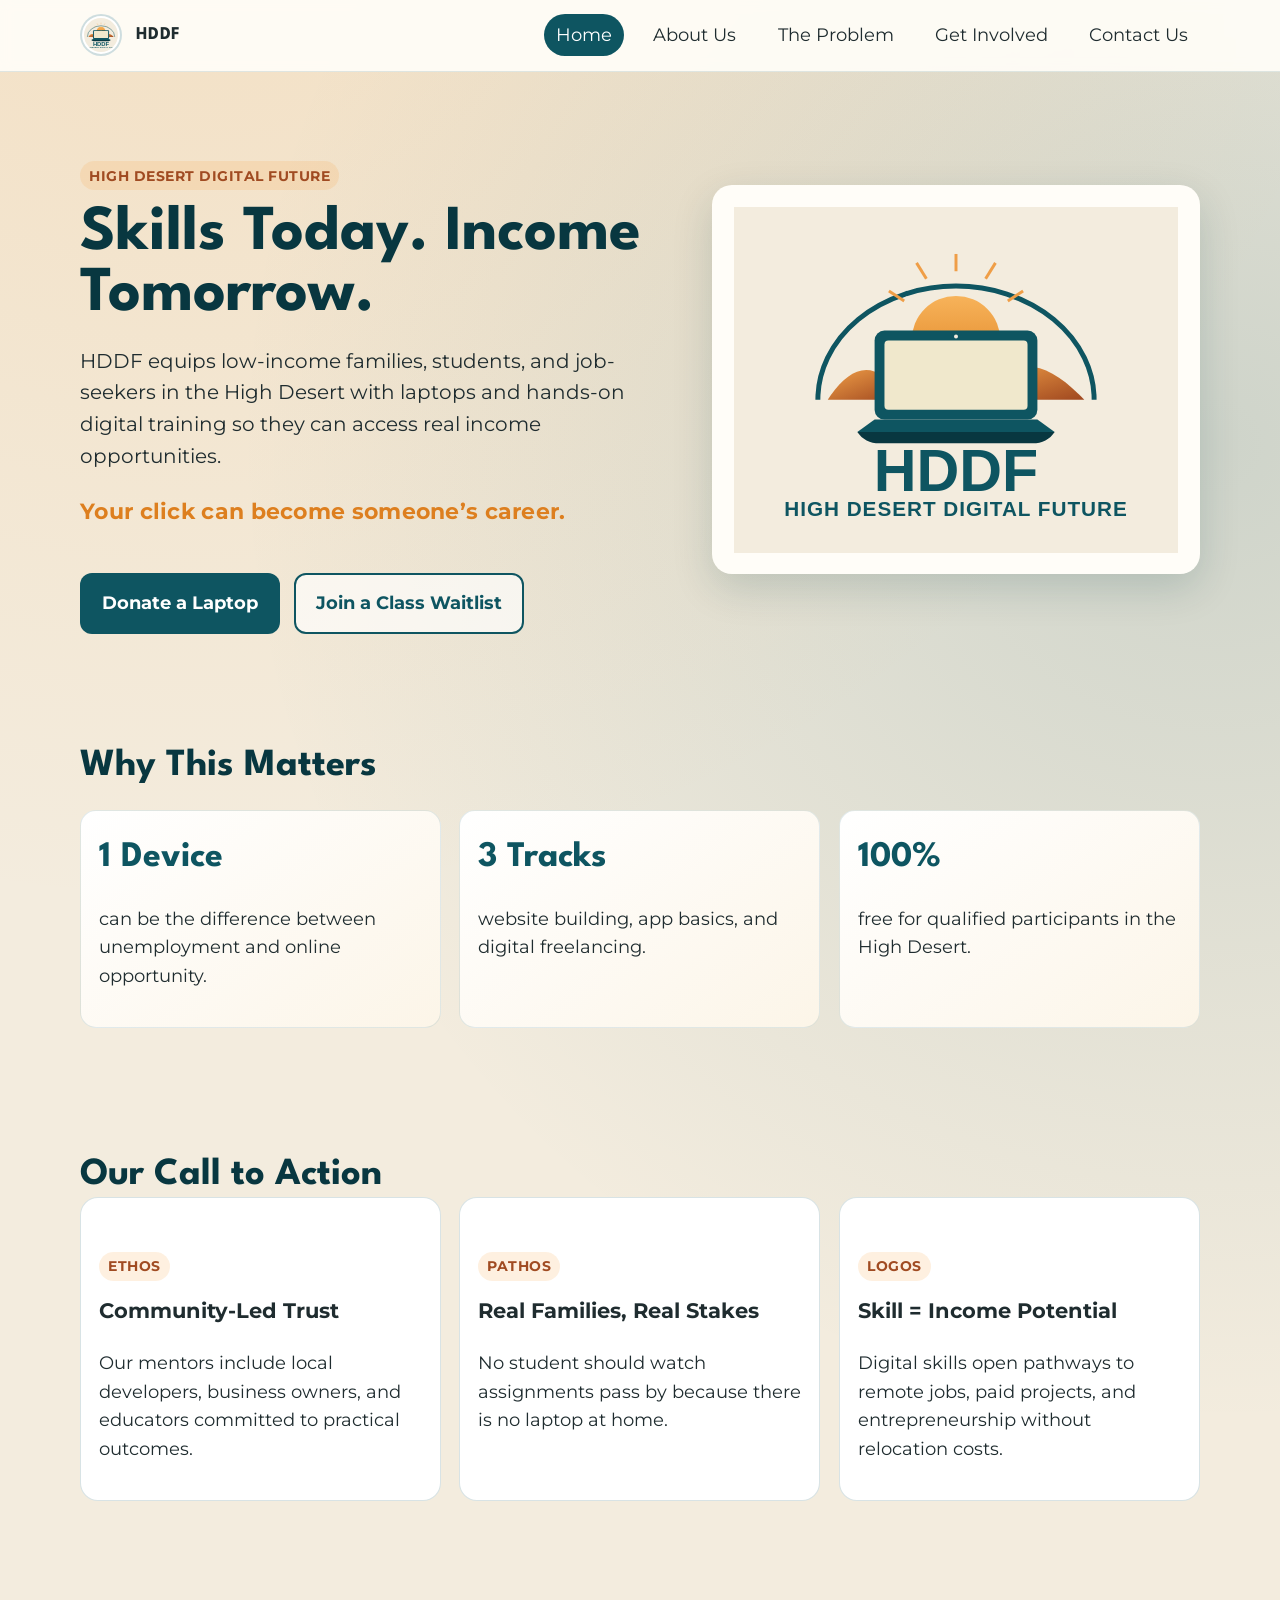
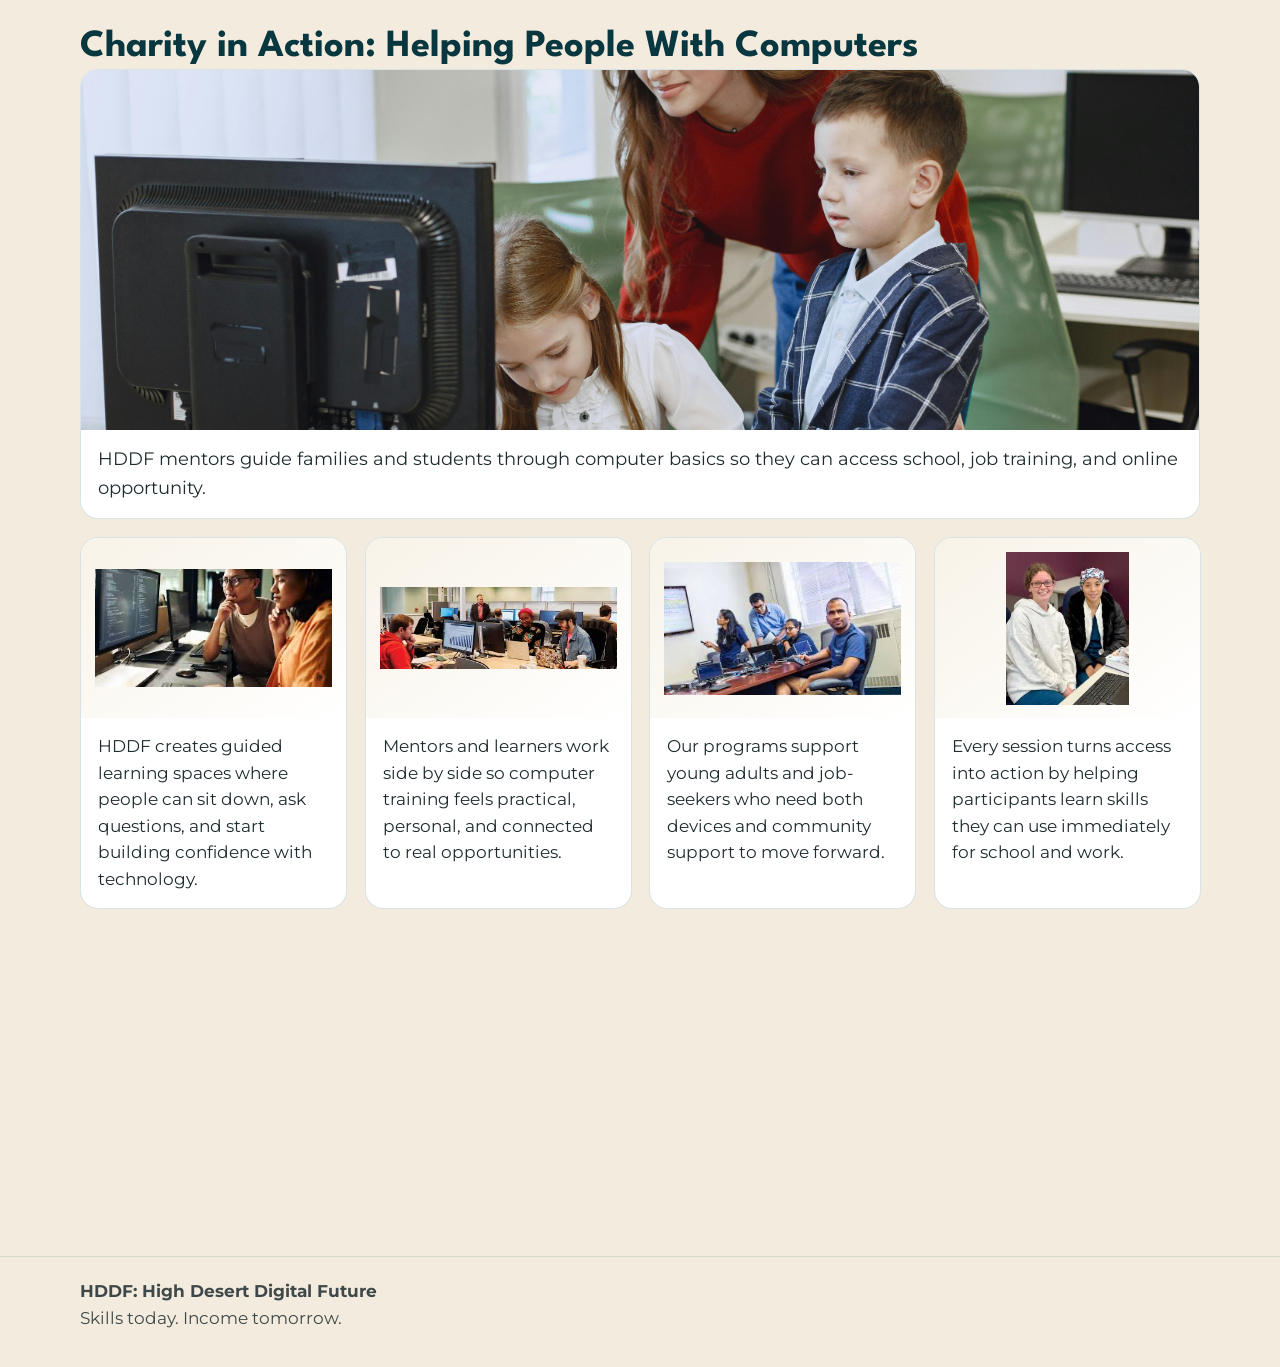
==== commit 3133b7d8: "Move merch to Get Involved and improve responsiveness" ====
--- a/index.html
+++ b/index.html
@@ -109,33 +109,6 @@
     </section>
 
     <section class="section">
-      <h2>HDDF Merch</h2>
-      <div class="merch-grid">
-        <article class="merch-item">
-          <img src="assets/images/download-4.png" alt="HDDF Impact T-Shirt merch item" />
-          <h3>HDDF Impact T-Shirt</h3>
-          <p>Soft cotton tee featuring the HDDF logo and our mission slogan.</p>
-          <span class="price">$24</span>
-          <button class="button button-primary merch-buy" type="button" data-product="HDDF Impact T-Shirt" data-price="$24">Buy Now</button>
-        </article>
-        <article class="merch-item">
-          <img src="assets/images/download-5.png" alt="Community hoodie merch item" />
-          <h3>Community Hoodie</h3>
-          <p>Warm hoodie that supports laptop refurbishment and workshop supplies.</p>
-          <span class="price">$45</span>
-          <button class="button button-primary merch-buy" type="button" data-product="Community Hoodie" data-price="$45">Buy Now</button>
-        </article>
-        <article class="merch-item">
-          <img src="assets/images/download-6.png" alt="Digital Future tote bag merch item" />
-          <h3>Digital Future Tote</h3>
-          <p>Reusable tote bag made for students carrying notebooks and devices.</p>
-          <span class="price">$18</span>
-          <button class="button button-primary merch-buy" type="button" data-product="Digital Future Tote" data-price="$18">Buy Now</button>
-        </article>
-      </div>
-    </section>
-
-    <section class="section">
       <h2>Our Sponsors</h2>
       <div class="sponsor-grid">
         <article class="sponsor">Victor Valley Tech Partners</article>
@@ -152,43 +125,6 @@
       Skills today. Income tomorrow.
     </div>
   </footer>
-  <div class="checkout-overlay" id="checkout-overlay" hidden>
-    <section class="checkout-modal" role="dialog" aria-modal="true" aria-labelledby="checkout-title">
-      <button class="checkout-close" id="checkout-close" type="button" aria-label="Close checkout">×</button>
-      <p class="tag">Secure Checkout</p>
-      <h2 id="checkout-title">Complete Your Purchase</h2>
-      <p class="checkout-item">Item: <strong id="checkout-product">HDDF Impact T-Shirt</strong> <span id="checkout-price">$24</span></p>
-      <form id="checkout-form" class="checkout-form">
-        <label for="checkout-name">Cardholder Name</label>
-        <input id="checkout-name" name="name" type="text" placeholder="Full Name" required />
-
-        <label for="checkout-email">Email</label>
-        <input id="checkout-email" name="email" type="email" placeholder="you@example.com" required />
-
-        <label for="checkout-card">Card Number</label>
-        <input id="checkout-card" name="card" type="text" inputmode="numeric" placeholder="1234 5678 9012 3456" maxlength="19" required />
-
-        <div class="checkout-row">
-          <div>
-            <label for="checkout-exp">Expiry</label>
-            <input id="checkout-exp" name="exp" type="text" placeholder="MM/YY" maxlength="5" required />
-          </div>
-          <div>
-            <label for="checkout-cvc">CVC</label>
-            <input id="checkout-cvc" name="cvc" type="text" inputmode="numeric" placeholder="123" maxlength="4" required />
-          </div>
-          <div>
-            <label for="checkout-zip">ZIP</label>
-            <input id="checkout-zip" name="zip" type="text" inputmode="numeric" placeholder="92392" maxlength="10" required />
-          </div>
-        </div>
-
-        <button class="button button-primary" type="submit">Pay Now</button>
-        <p class="checkout-note">Demo payment wall only. Connect Stripe or another gateway before taking real payments.</p>
-      </form>
-    </section>
-  </div>
   <script src="assets/js/scroll-reveal.js"></script>
-  <script src="assets/js/merch-checkout.js"></script>
 </body>
 </html>
--- a/assets/css/styles.css
+++ b/assets/css/styles.css
@@ -10,6 +10,11 @@
   --shadow: 0 14px 40px rgba(8, 55, 64, 0.16);
 }
 
+html {
+  font-size: clamp(15px, 0.42vw + 13px, 18px);
+  -webkit-text-size-adjust: 100%;
+}
+
 * {
   box-sizing: border-box;
 }
@@ -23,6 +28,9 @@
     radial-gradient(circle at 95% 15%, rgba(14, 85, 97, 0.16), transparent 35%),
     var(--sand);
   line-height: 1.6;
+  overflow-x: hidden;
+  word-break: normal;
+  overflow-wrap: anywhere;
 }
 
 a {
@@ -83,9 +91,14 @@
   margin: 0;
   gap: 1rem;
   flex-wrap: wrap;
+  justify-content: flex-end;
 }
 
 nav a {
+  display: inline-flex;
+  align-items: center;
+  justify-content: center;
+  min-height: 42px;
   padding: 0.35rem 0.65rem;
   border-radius: 999px;
   transition: background 0.2s ease, color 0.2s ease;
@@ -136,6 +149,7 @@
   display: inline-flex;
   align-items: center;
   justify-content: center;
+  min-height: 44px;
   padding: 0.78rem 1.1rem;
   border-radius: 12px;
   font-weight: 700;
@@ -357,6 +371,31 @@
   gap: 0.7rem;
 }
 
+.donation-overview-grid {
+  display: grid;
+  grid-template-columns: repeat(3, minmax(0, 1fr));
+  gap: 0.7rem;
+  margin: 0.9rem 0;
+}
+
+.donation-overview-card {
+  border: 1px solid rgba(14, 85, 97, 0.18);
+  border-radius: 12px;
+  background: linear-gradient(145deg, #fff, #fbf5e8);
+  padding: 0.7rem;
+}
+
+.donation-overview-card h3 {
+  margin: 0 0 0.35rem;
+  font-family: "League Spartan", sans-serif;
+  color: var(--teal);
+}
+
+.donation-overview-card p {
+  margin: 0 0 0.6rem;
+  font-size: 0.92rem;
+}
+
 form {
   display: grid;
   gap: 0.75rem;
@@ -462,6 +501,10 @@
   .upcoming-grid {
     grid-template-columns: 1fr;
   }
+
+  .donation-overview-grid {
+    grid-template-columns: 1fr;
+  }
 }
 
 @media (max-width: 640px) {
@@ -504,16 +547,16 @@
 
 .impact-shot img {
   width: 100%;
-  height: 240px;
+  height: clamp(180px, 30vw, 260px);
   object-fit: cover;
 }
 
 .impact-featured img {
-  height: 360px;
+  height: clamp(220px, 44vw, 360px);
 }
 
 .impact-shot-compact img {
-  height: 180px;
+  height: clamp(130px, 24vw, 180px);
   object-fit: contain;
   background: linear-gradient(145deg, #f8f3e8, #ffffff);
   padding: 0.75rem;
@@ -559,7 +602,7 @@
 
 .merch-item img {
   width: 100%;
-  height: 360px;
+  height: clamp(210px, 44vw, 360px);
   object-fit: contain;
   border-radius: 14px;
   margin-bottom: 0.9rem;
@@ -670,6 +713,40 @@
   font-size: 0.86rem;
 }
 
+a:focus-visible,
+button:focus-visible,
+input:focus-visible,
+textarea:focus-visible {
+  outline: 3px solid rgba(244, 163, 64, 0.85);
+  outline-offset: 2px;
+}
+
+@media (max-width: 760px) {
+  .container {
+    width: min(1120px, 95vw);
+  }
+
+  .nav-wrap {
+    align-items: flex-start;
+    flex-direction: column;
+  }
+
+  nav ul {
+    justify-content: flex-start;
+    gap: 0.55rem;
+  }
+
+  .section {
+    padding: 2rem 0;
+  }
+}
+
+@media (max-height: 700px) {
+  .hero {
+    padding: 2.4rem 0 1.8rem;
+  }
+}
+
 @media (max-width: 930px) {
   .impact-gallery,
   .impact-gallery-three,
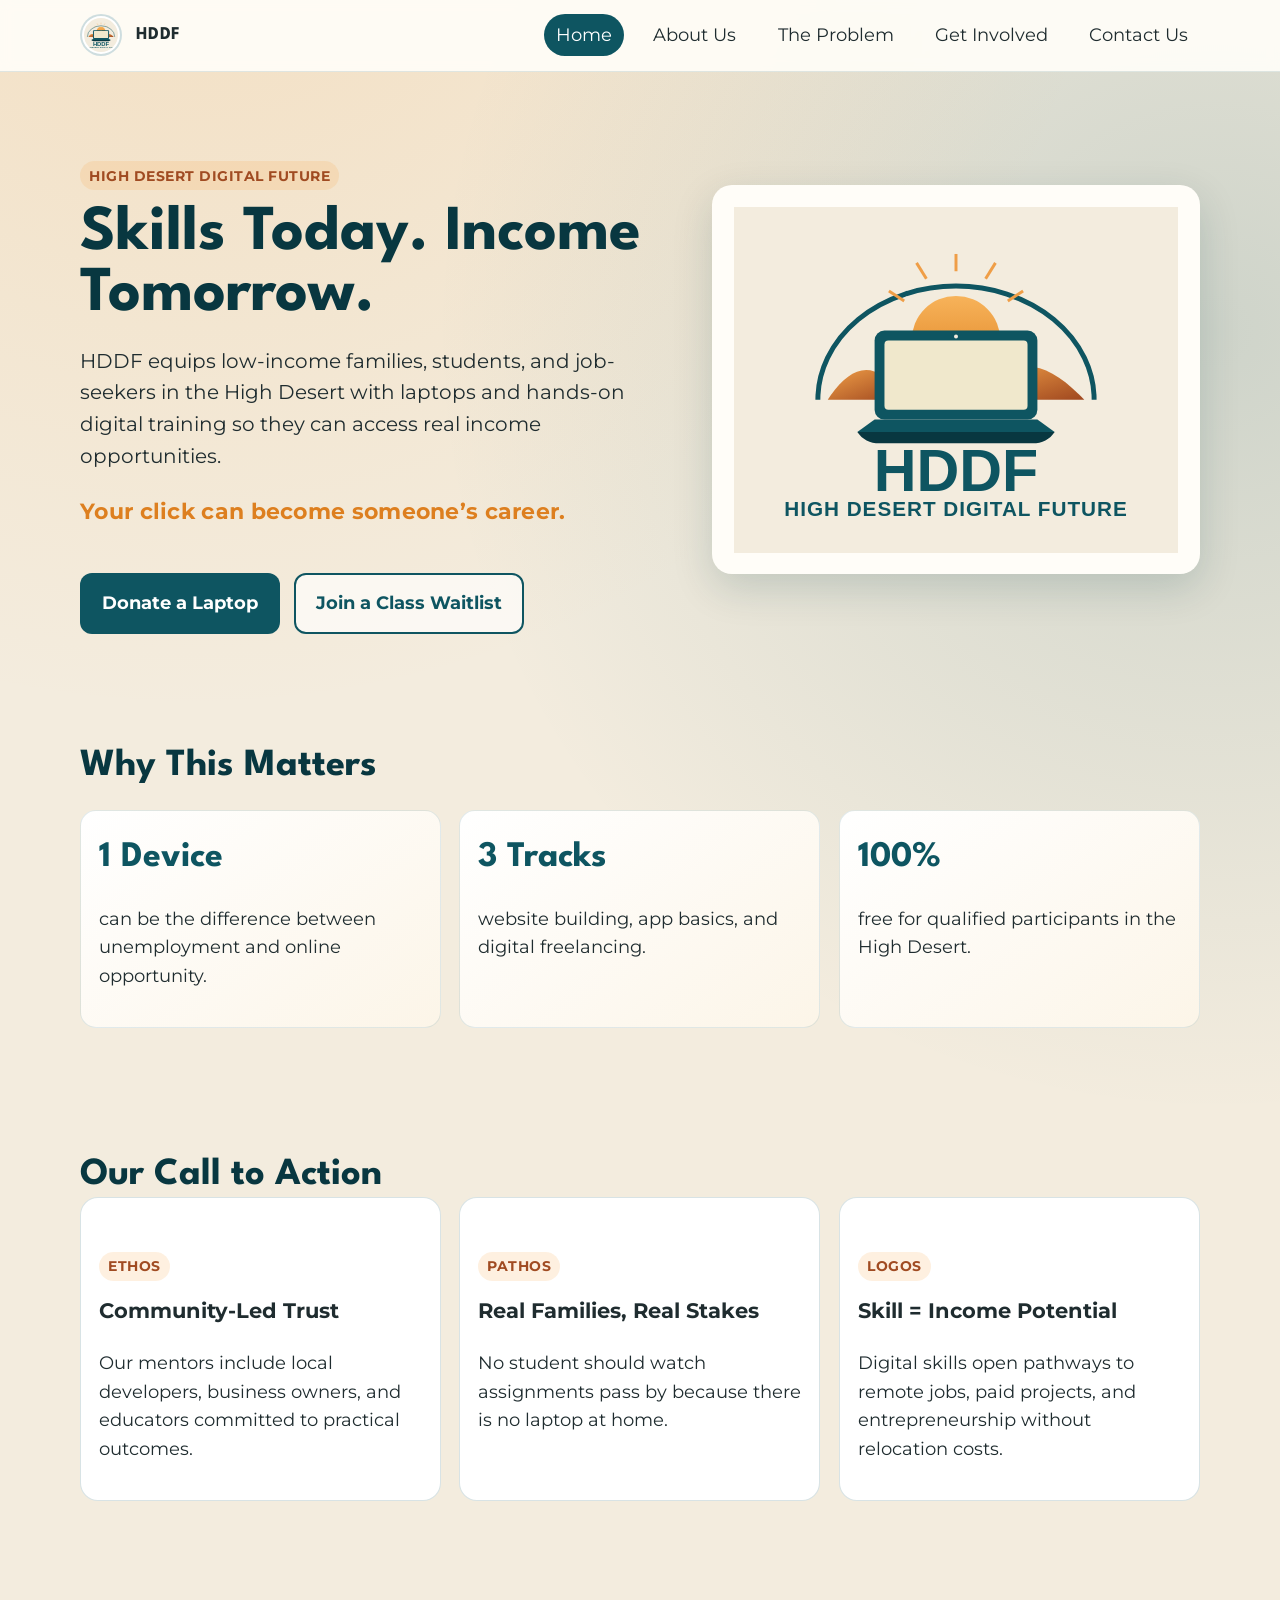
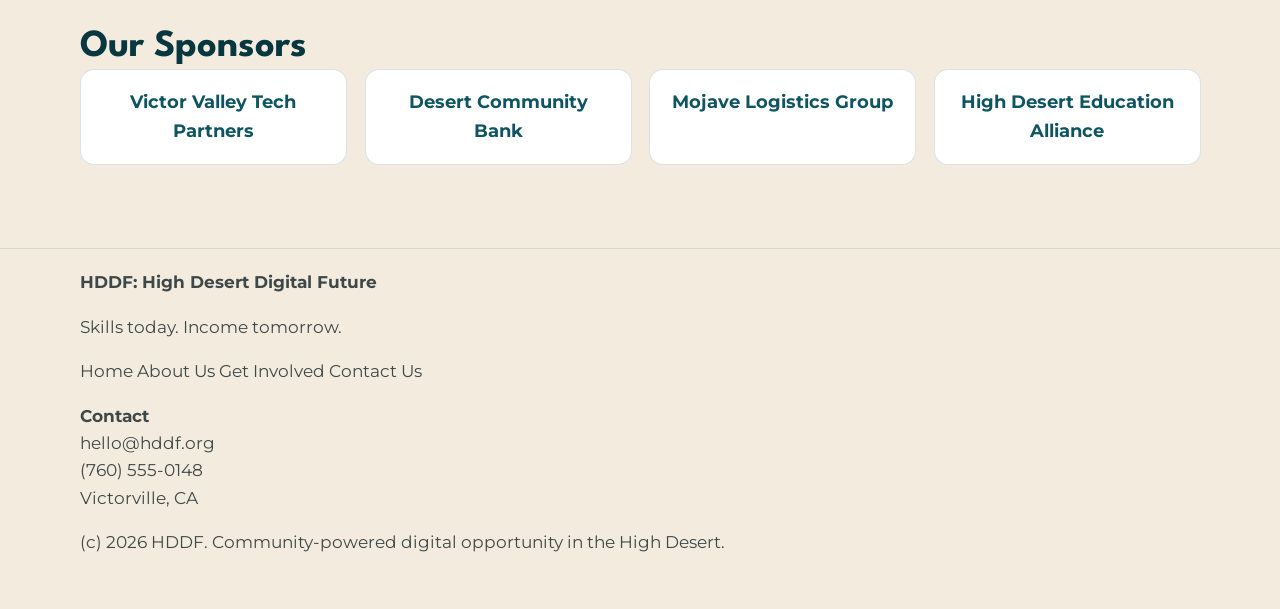
==== commit 9e6c9ca2: "Remove Charity in Action section from homepage" ====
--- a/index.html
+++ b/index.html
@@ -83,32 +83,6 @@
     </section>
 
     <section class="section">
-      <h2>Charity in Action: Helping People With Computers</h2>
-      <article class="impact-shot impact-featured">
-        <img src="assets/images/helping-students-1.jpg" alt="HDDF mentor helping a student and family use a computer" />
-        <p>HDDF mentors guide families and students through computer basics so they can access school, job training, and online opportunity.</p>
-      </article>
-      <div class="impact-gallery impact-gallery-compact">
-        <article class="impact-shot impact-shot-compact">
-          <img src="assets/images/download.png" alt="HDDF participants learning together at desktop computers" />
-          <p>HDDF creates guided learning spaces where people can sit down, ask questions, and start building confidence with technology.</p>
-        </article>
-        <article class="impact-shot impact-shot-compact">
-          <img src="assets/images/download-1.png" alt="Students working together on computers during a digital skills session" />
-          <p>Mentors and learners work side by side so computer training feels practical, personal, and connected to real opportunities.</p>
-        </article>
-        <article class="impact-shot impact-shot-compact">
-          <img src="assets/images/download-2.png" alt="Adults collaborating in a computer lab with laptops and desktop screens" />
-          <p>Our programs support young adults and job-seekers who need both devices and community support to move forward.</p>
-        </article>
-        <article class="impact-shot impact-shot-compact">
-          <img src="assets/images/download-3.png" alt="Community members seated beside a computer during a training session" />
-          <p>Every session turns access into action by helping participants learn skills they can use immediately for school and work.</p>
-        </article>
-      </div>
-    </section>
-
-    <section class="section">
       <h2>Our Sponsors</h2>
       <div class="sponsor-grid">
         <article class="sponsor">Victor Valley Tech Partners</article>
@@ -119,10 +93,24 @@
     </section>
   </main>
 
-  <footer>
+  <footer class="site-footer">
     <div class="container">
-      <strong>HDDF: High Desert Digital Future</strong><br />
-      Skills today. Income tomorrow.
+      <div class="footer-grid">
+        <div>
+          <strong class="footer-title">HDDF: High Desert Digital Future</strong>
+          <p class="footer-sub">Skills today. Income tomorrow.</p>
+        </div>
+        <div class="footer-links">
+          <a href="index.html">Home</a>
+          <a href="about.html">About Us</a>
+          <a href="get-involved.html">Get Involved</a>
+          <a href="contact.html">Contact Us</a>
+        </div>
+        <div>
+          <p><strong>Contact</strong><br />hello@hddf.org<br />(760) 555-0148<br />Victorville, CA</p>
+        </div>
+      </div>
+      <p class="footer-note">(c) 2026 HDDF. Community-powered digital opportunity in the High Desert.</p>
     </div>
   </footer>
   <script src="assets/js/scroll-reveal.js"></script>
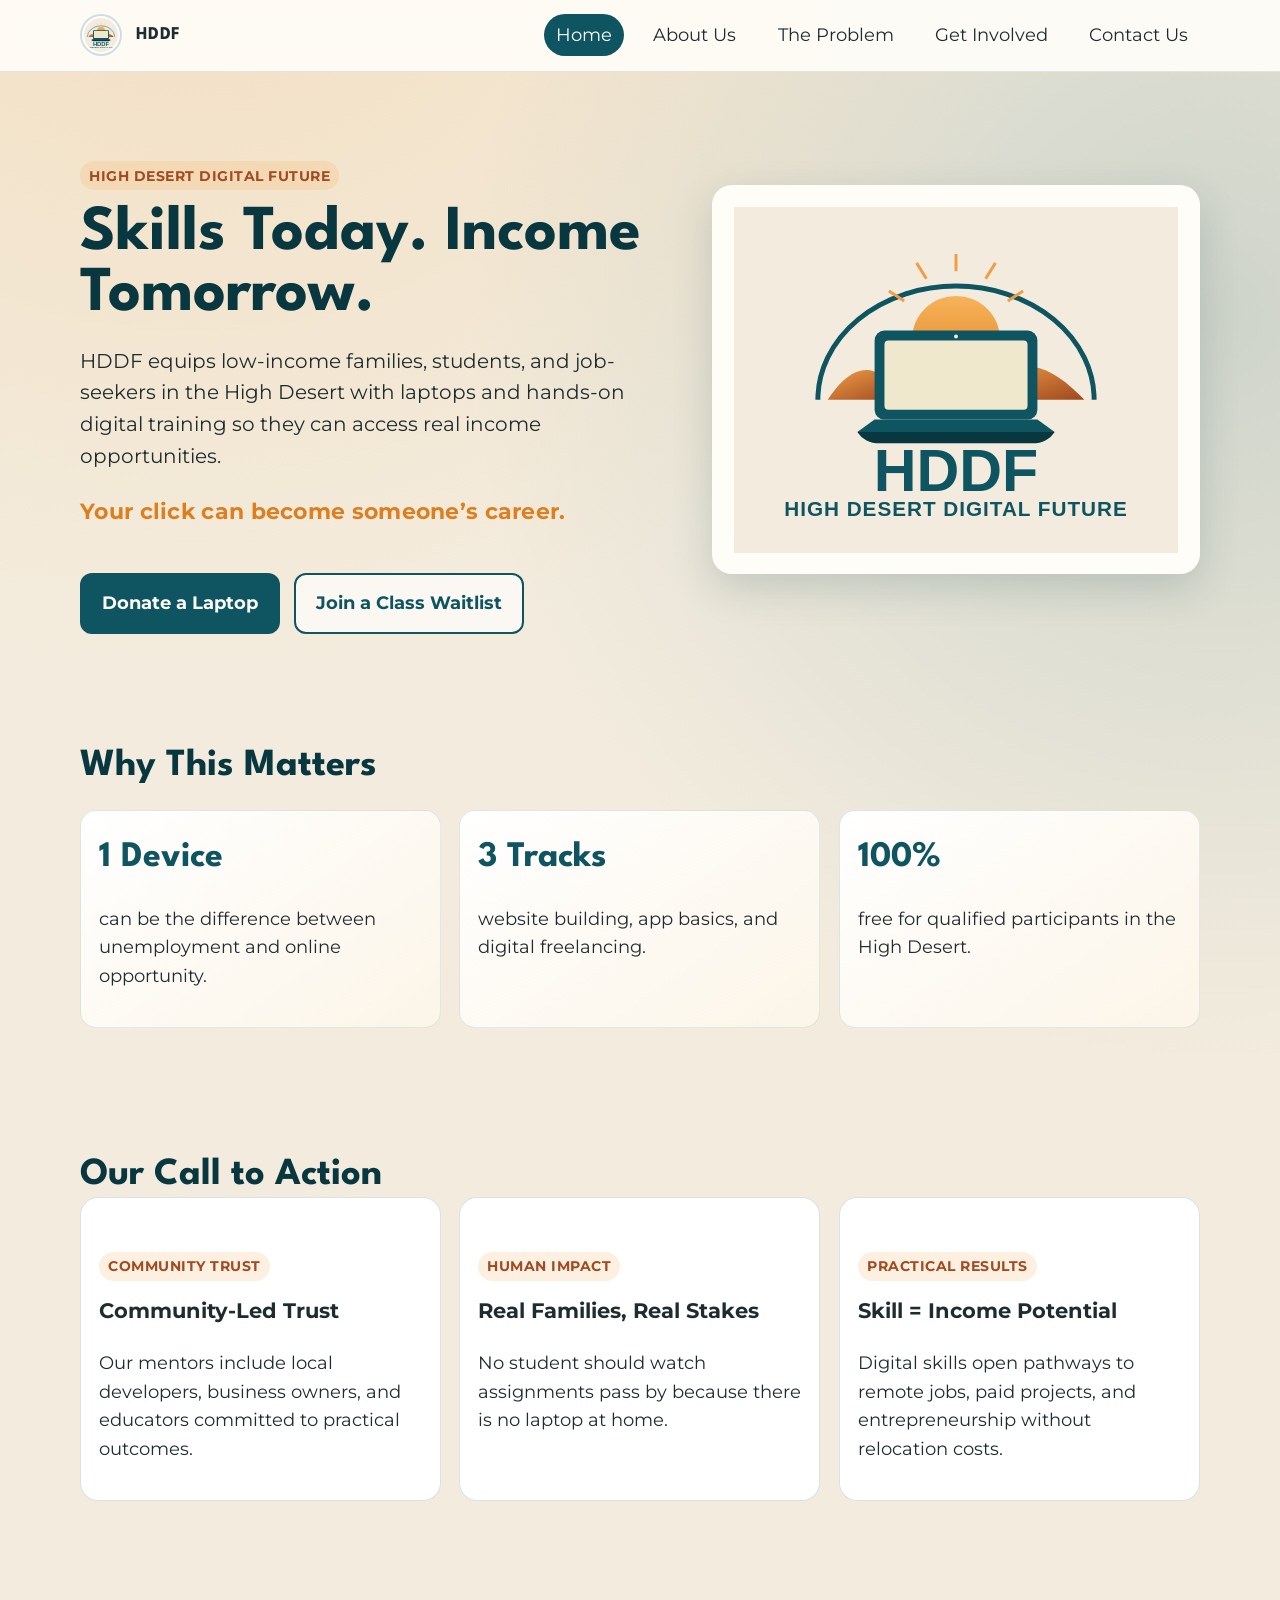
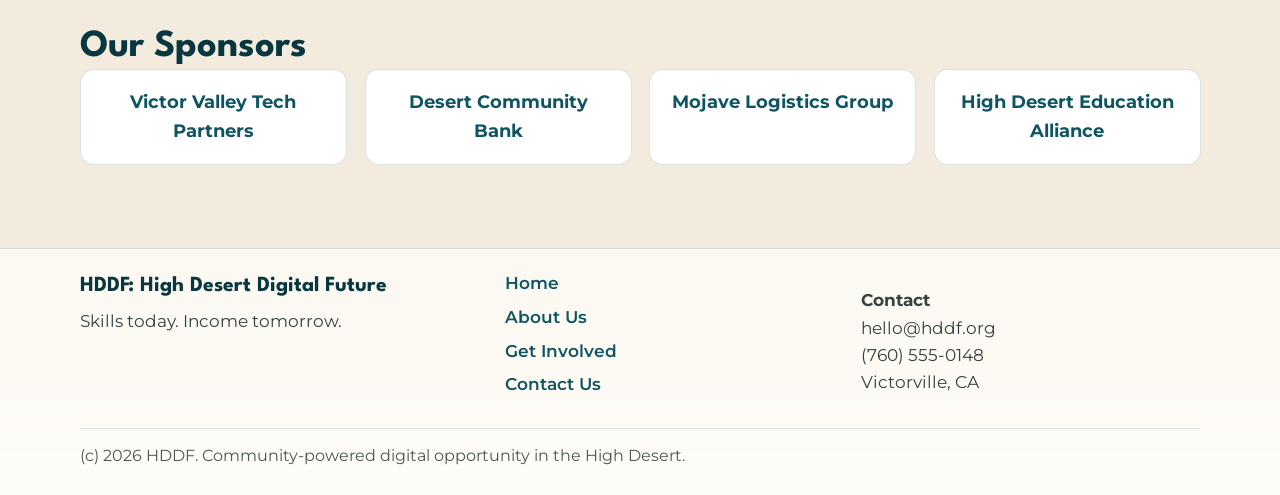
==== commit 1e12e057: "Update problem page image and layout styling" ====
--- a/index.html
+++ b/index.html
@@ -65,17 +65,17 @@
       <h2>Our Call to Action</h2>
       <div class="feature-grid">
         <article class="feature">
-          <p class="tag">Ethos</p>
+          <p class="tag">Community Trust</p>
           <h3>Community-Led Trust</h3>
           <p>Our mentors include local developers, business owners, and educators committed to practical outcomes.</p>
         </article>
         <article class="feature">
-          <p class="tag">Pathos</p>
+          <p class="tag">Human Impact</p>
           <h3>Real Families, Real Stakes</h3>
           <p>No student should watch assignments pass by because there is no laptop at home.</p>
         </article>
         <article class="feature">
-          <p class="tag">Logos</p>
+          <p class="tag">Practical Results</p>
           <h3>Skill = Income Potential</h3>
           <p>Digital skills open pathways to remote jobs, paid projects, and entrepreneurship without relocation costs.</p>
         </article>
--- a/assets/css/styles.css
+++ b/assets/css/styles.css
@@ -288,6 +288,13 @@
   background: linear-gradient(145deg, #eef6f6, #fff);
 }
 
+.problem-feature-image {
+  width: 100%;
+  height: auto;
+  display: block;
+  border-radius: 14px;
+}
+
 .upcoming-copy {
   padding: 0.9rem 0.95rem 1rem;
 }
@@ -314,42 +321,140 @@
   gap: 1.2rem;
 }
 
+.donation-layout {
+  display: grid;
+  grid-template-columns: 1.25fr 0.95fr;
+  gap: 1rem;
+  align-items: stretch;
+}
+
+.donation-story,
+.donation-widget {
+  background: #fff;
+  border: 1px solid rgba(14, 85, 97, 0.17);
+  border-radius: 18px;
+  box-shadow: var(--shadow);
+}
+
+.donation-story {
+  overflow: hidden;
+}
+
+.donation-widget {
+  overflow: hidden;
+}
+
+.donation-story-copy {
+  padding: 1.15rem 1.1rem;
+  min-height: 100%;
+  background:
+    radial-gradient(circle at 85% 8%, rgba(244, 163, 64, 0.18), transparent 34%),
+    radial-gradient(circle at 0% 100%, rgba(14, 85, 97, 0.12), transparent 40%),
+    #fff;
+}
+
+.donation-story-copy h2 {
+  margin: 0.25rem 0 0.7rem;
+}
+
+.donation-story-copy p {
+  margin: 0 0 0.7rem;
+  max-width: 62ch;
+}
+
+.donation-widget {
+  padding: 1.05rem 1.05rem 1.35rem;
+}
+
+.donation-widget h2 {
+  margin-top: 0.1rem;
+}
+
+.donation-mode {
+  display: grid;
+  grid-template-columns: 1fr 1fr;
+  gap: 0.55rem;
+  margin-bottom: 0.8rem;
+}
+
+.mode-btn {
+  border: 1px solid rgba(14, 85, 97, 0.25);
+  border-radius: 10px;
+  background: #fff;
+  color: #184e58;
+  min-height: 44px;
+  font: inherit;
+  font-weight: 700;
+  cursor: pointer;
+}
+
+.mode-btn.active {
+  background: #e8f3f4;
+  border-color: #0e5561;
+  color: #0e5561;
+}
+
+.donation-grid {
+  display: grid;
+  grid-template-columns: repeat(3, minmax(0, 1fr));
+  gap: 0.55rem;
+  margin-bottom: 0.85rem;
+}
+
+.amount-btn {
+  min-height: 52px;
+  border-radius: 10px;
+  border: 1px solid rgba(14, 85, 97, 0.25);
+  background: #fff;
+  color: #103e46;
+  font: inherit;
+  font-weight: 700;
+  cursor: pointer;
+  transition: border-color 0.18s ease, background 0.18s ease, box-shadow 0.18s ease;
+}
+
+.amount-btn:hover {
+  border-color: #0e5561;
+  background: #eef7f7;
+  box-shadow: 0 6px 12px rgba(8, 55, 64, 0.12);
+}
+
 .donation-tabs {
   display: flex;
   flex-wrap: wrap;
-  gap: 0.45rem;
-  margin-bottom: 0.85rem;
+  gap: 0.5rem;
+  margin-bottom: 1rem;
 }
 
 .donation-tab {
-  border: 1px solid rgba(14, 85, 97, 0.24);
-  background: #fff;
-  color: var(--teal);
-  border-radius: 999px;
-  padding: 0.5rem 0.75rem;
+  border: 1px solid rgba(14, 85, 97, 0.22);
+  background: #fefefe;
+  color: #194f58;
+  border-radius: 9px;
+  padding: 0.56rem 0.82rem;
   font: inherit;
-  font-weight: 700;
+  font-weight: 600;
   cursor: pointer;
-  transition: background 0.22s ease, color 0.22s ease, border-color 0.22s ease, transform 0.22s ease;
+  transition: background 0.18s ease, color 0.18s ease, border-color 0.18s ease, box-shadow 0.18s ease;
 }
 
 .donation-tab:hover {
-  transform: translateY(-1px);
-  border-color: rgba(14, 85, 97, 0.4);
+  border-color: rgba(14, 85, 97, 0.35);
+  box-shadow: 0 6px 14px rgba(8, 55, 64, 0.1);
 }
 
 .donation-tab.active {
-  background: var(--teal);
+  background: #0e5561;
   color: #fff;
-  border-color: var(--teal);
+  border-color: #0e5561;
 }
 
 .donation-panel {
   border: 1px solid rgba(14, 85, 97, 0.16);
-  border-radius: 14px;
-  background: #fff;
-  padding: 0.8rem;
-  box-shadow: 0 8px 20px rgba(8, 55, 64, 0.08);
+  border-radius: 12px;
+  background: #fff;
+  padding: 0.9rem;
+  box-shadow: 0 10px 22px rgba(8, 55, 64, 0.07);
 }
 
 .donation-panel.active {
@@ -363,12 +468,45 @@
 .donation-amounts {
   display: flex;
   flex-wrap: wrap;
-  gap: 0.55rem;
+  gap: 0.6rem;
+}
+
+.donation-amounts .button {
+  min-height: 42px;
+  border-radius: 9px;
+  font-weight: 600;
+  letter-spacing: 0.1px;
+  box-shadow: none;
+}
+
+.donation-amounts .button.button-primary {
+  background: #0e5561;
+}
+
+.donation-amounts .button.button-secondary {
+  background: #fff;
+  border-color: rgba(14, 85, 97, 0.35);
+  color: #154e57;
+}
+
+.donation-amounts .button:hover {
+  transform: translateY(-1px);
+  box-shadow: 0 8px 16px rgba(8, 55, 64, 0.12);
 }
 
 .donation-custom-form {
   display: grid;
-  gap: 0.7rem;
+  gap: 0.75rem;
+}
+
+.donation-custom-form .button {
+  border-radius: 9px;
+  font-weight: 600;
+  width: 100%;
+  min-height: 48px;
+  padding: 0.74rem 1rem;
+  white-space: normal;
+  text-align: center;
 }
 
 .donation-overview-grid {
@@ -420,12 +558,50 @@
   resize: vertical;
 }
 
-footer {
+.site-footer {
   margin-top: 2rem;
-  border-top: 1px solid rgba(14, 85, 97, 0.13);
-  padding: 1.1rem 0 2rem;
-  color: rgba(31, 44, 47, 0.85);
+  border-top: 1px solid rgba(14, 85, 97, 0.16);
+  padding: 1.15rem 0 1.5rem;
+  color: rgba(31, 44, 47, 0.9);
   font-size: 0.95rem;
+  background: linear-gradient(180deg, rgba(255, 253, 248, 0.72), rgba(255, 253, 248, 0.96));
+}
+
+.footer-grid {
+  display: grid;
+  grid-template-columns: 1.2fr 1fr 1fr;
+  gap: 1rem;
+  align-items: start;
+}
+
+.footer-title {
+  display: block;
+  font-family: "League Spartan", sans-serif;
+  font-size: 1.2rem;
+  color: var(--teal-deep);
+  margin-bottom: 0.2rem;
+}
+
+.footer-sub {
+  margin: 0;
+}
+
+.footer-links {
+  display: grid;
+  gap: 0.35rem;
+}
+
+.footer-links a {
+  color: var(--teal);
+  font-weight: 600;
+}
+
+.footer-note {
+  margin: 0.85rem 0 0;
+  padding-top: 0.75rem;
+  border-top: 1px solid rgba(14, 85, 97, 0.12);
+  color: rgba(31, 44, 47, 0.8);
+  font-size: 0.88rem;
 }
 
 .reveal {
@@ -505,6 +681,18 @@
   .donation-overview-grid {
     grid-template-columns: 1fr;
   }
+
+  .donation-layout {
+    grid-template-columns: 1fr;
+  }
+
+  .donation-grid {
+    grid-template-columns: 1fr 1fr;
+  }
+
+  .footer-grid {
+    grid-template-columns: 1fr;
+  }
 }
 
 @media (max-width: 640px) {
